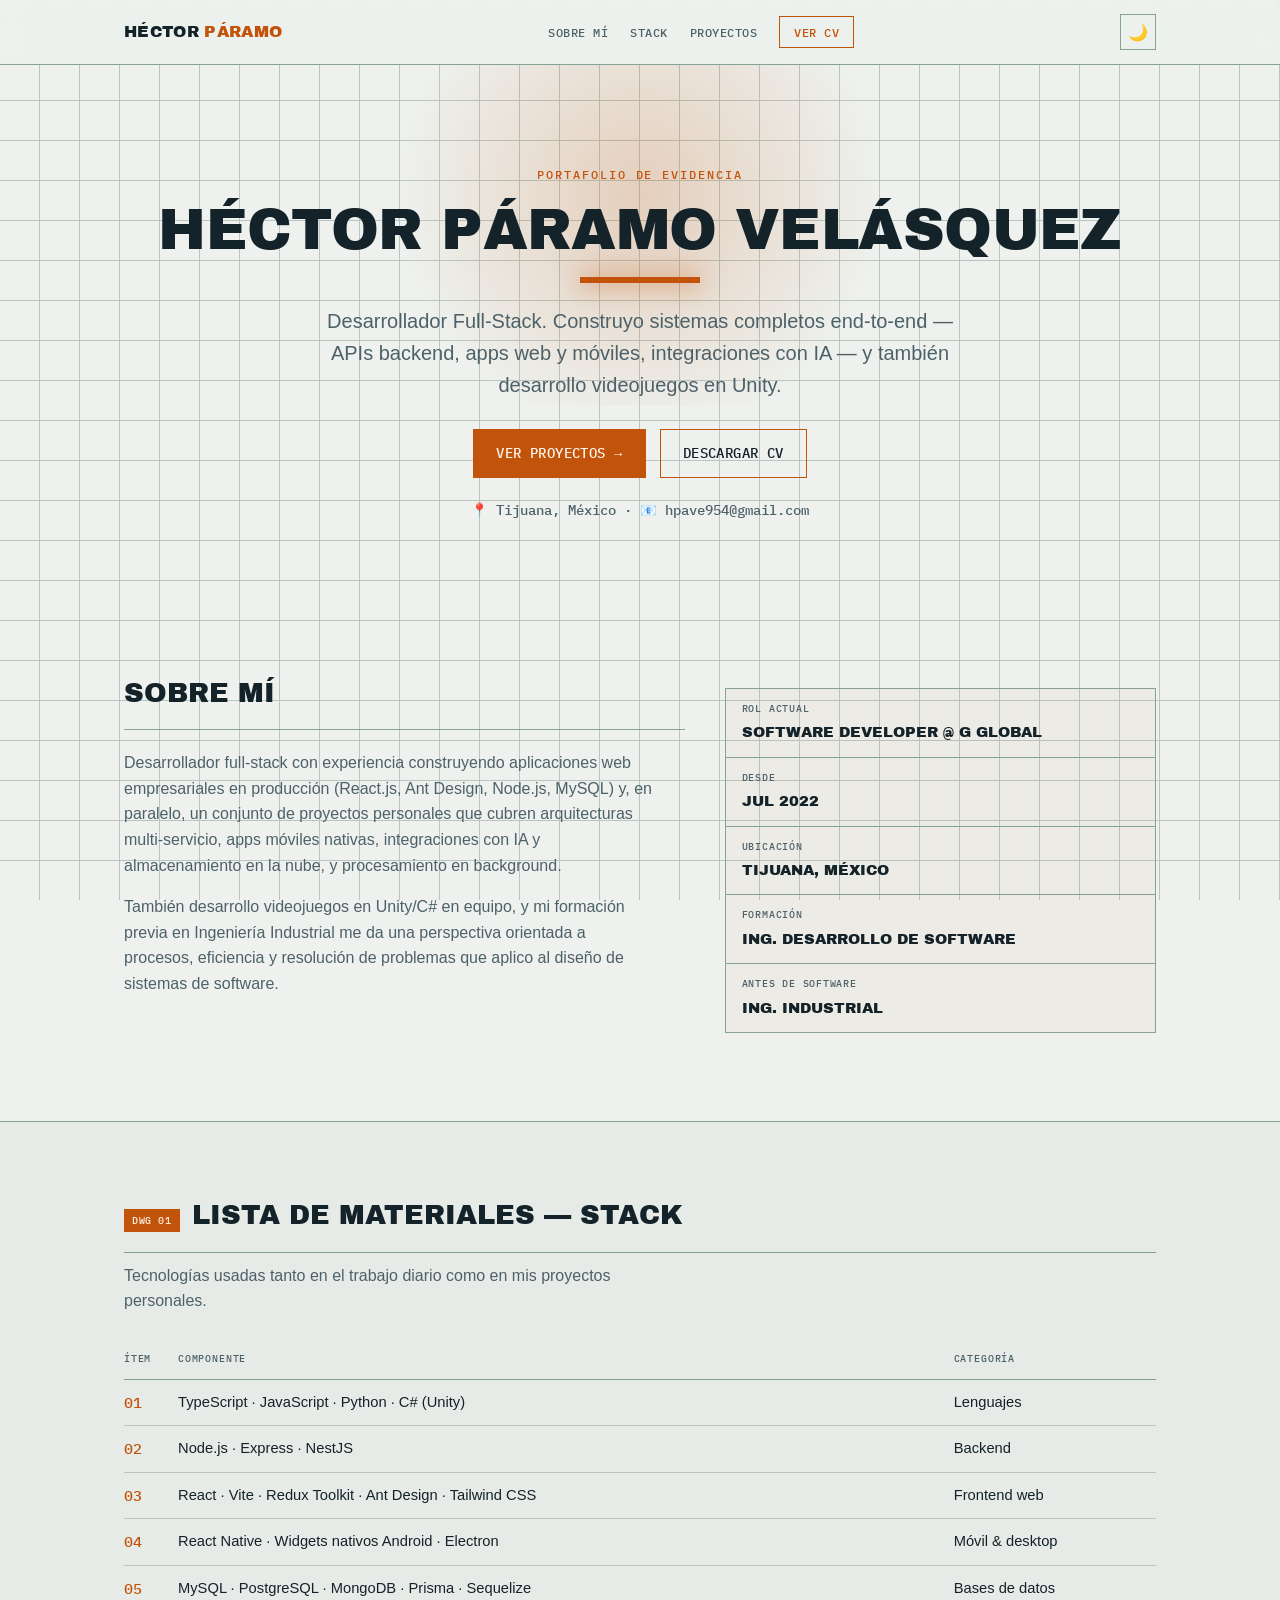
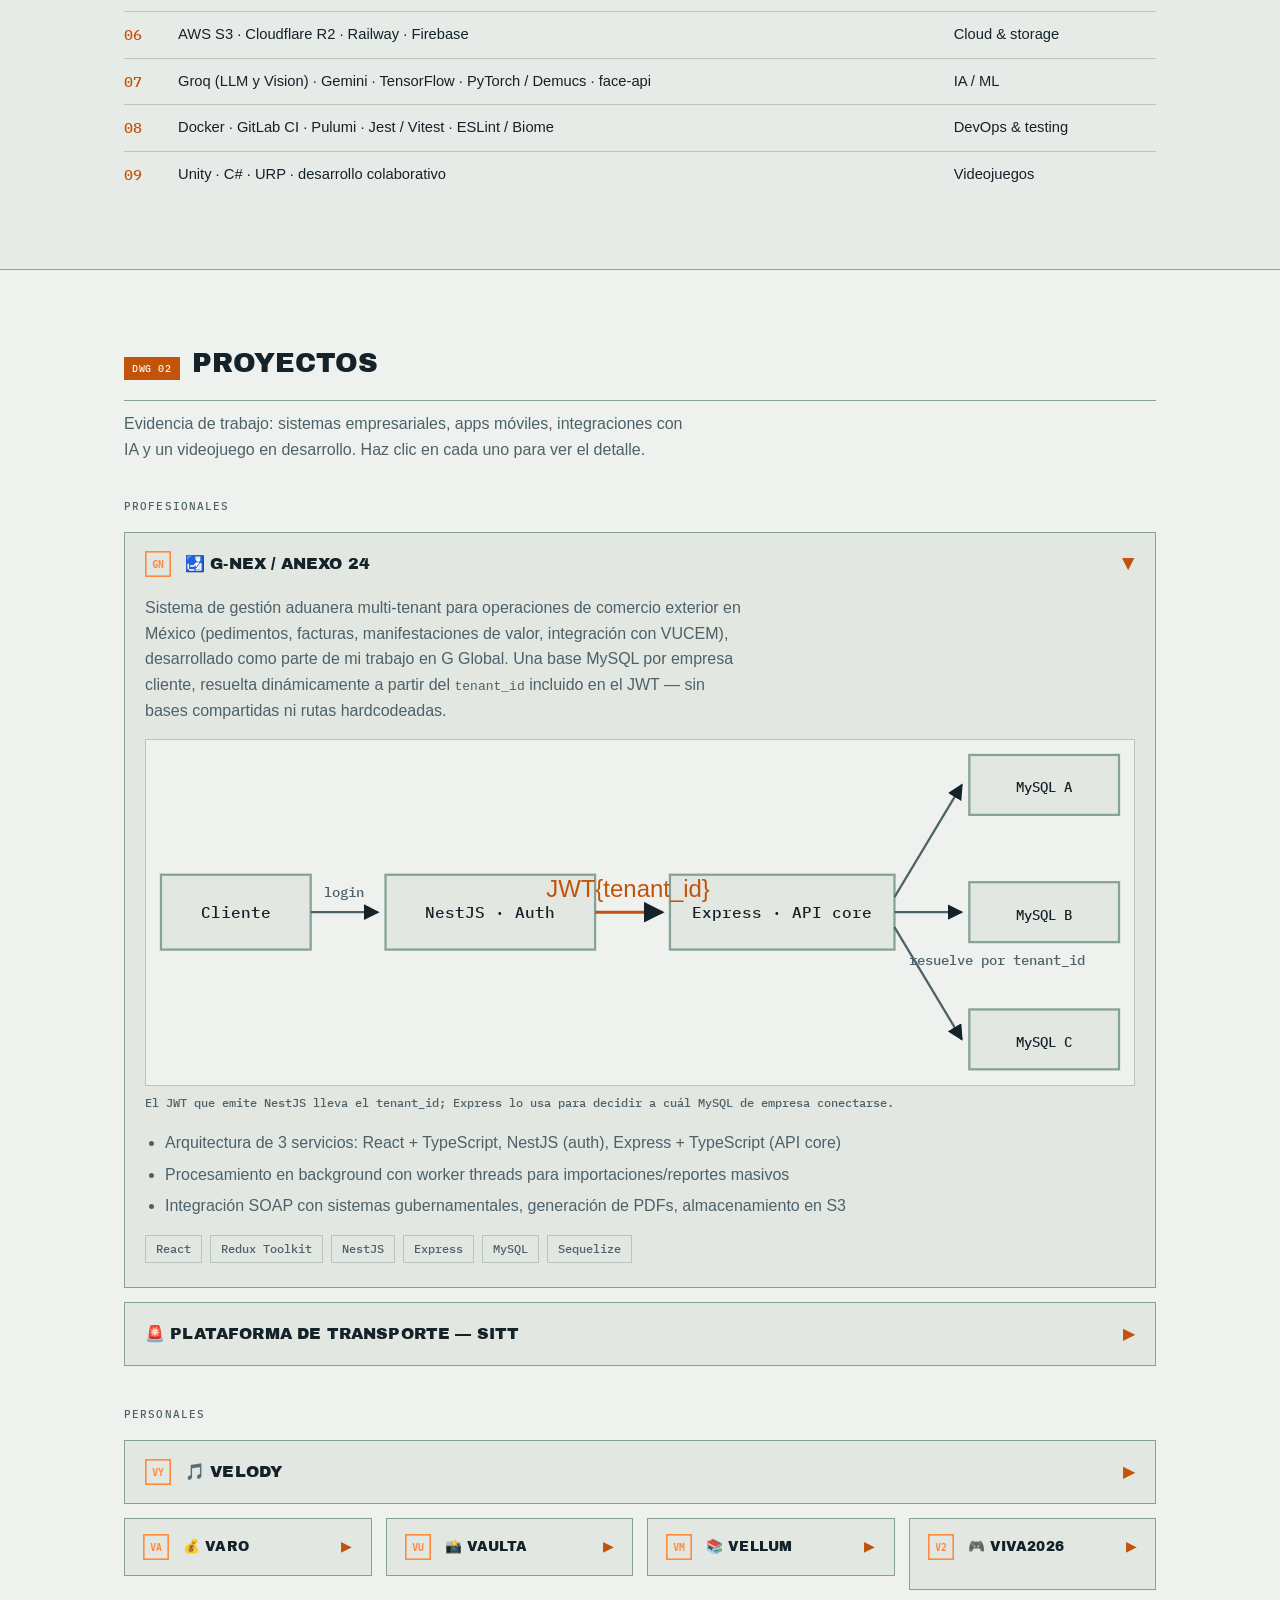
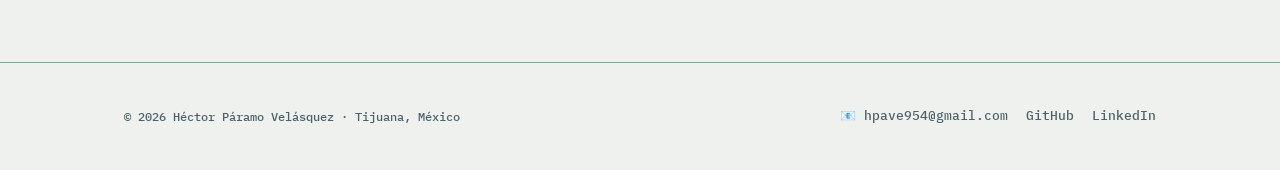
==== index.html @ 8a051ad9 "Redesign portfolio with a distinctive "Blueprint" visual identity - Replace generic dark-teal templa" ====
<!DOCTYPE html>
<html lang="es">
<head>
<meta charset="UTF-8">
<meta name="viewport" content="width=device-width, initial-scale=1.0">
<title>Héctor Páramo Velásquez — Desarrollador Full-Stack</title>
<meta name="description" content="Portafolio de evidencia de Héctor Páramo Velásquez: proyectos full-stack, móviles, IA y desarrollo de videojuegos.">
<link rel="canonical" href="https://portfolio-delta-ruddy-33.vercel.app/">

<meta property="og:type" content="website">
<meta property="og:url" content="https://portfolio-delta-ruddy-33.vercel.app/">
<meta property="og:title" content="Héctor Páramo Velásquez — Desarrollador Full-Stack">
<meta property="og:description" content="Portafolio de evidencia de Héctor Páramo Velásquez: proyectos full-stack, móviles, IA y desarrollo de videojuegos.">
<meta property="og:image" content="https://portfolio-delta-ruddy-33.vercel.app/og-image.svg">
<meta property="og:image:type" content="image/svg+xml">
<meta property="og:image:width" content="1200">
<meta property="og:image:height" content="630">
<meta property="og:locale" content="es_MX">

<meta name="twitter:card" content="summary_large_image">
<meta name="twitter:title" content="Héctor Páramo Velásquez — Desarrollador Full-Stack">
<meta name="twitter:description" content="Portafolio de evidencia de Héctor Páramo Velásquez: proyectos full-stack, móviles, IA y desarrollo de videojuegos.">
<meta name="twitter:image" content="https://portfolio-delta-ruddy-33.vercel.app/og-image.svg">

<link rel="icon" href="data:image/svg+xml,<svg xmlns=%22http://www.w3.org/2000/svg%22 viewBox=%220 0 100 100%22><text y=%22.9em%22 font-size=%2290%22>💻</text></svg>">
<link rel="stylesheet" href="styles.css">
</head>
<body>

<nav class="nav" id="nav">
  <div class="nav__inner">
    <a href="#inicio" class="nav__brand">Héctor <span>Páramo</span></a>
    <ul class="nav__links">
      <li><a href="#sobre-mi">Sobre mí</a></li>
      <li><a href="#stack">Stack</a></li>
      <li><a href="#proyectos">Proyectos</a></li>
      <li><a href="cv.html" class="nav__cta">Ver CV</a></li>
    </ul>
    <div class="nav__actions">
      <button class="theme-toggle" id="theme-toggle" aria-label="Cambiar tema" title="Cambiar tema">🌙</button>
      <button class="nav__burger" id="nav-burger" aria-label="Abrir menú">☰</button>
    </div>
  </div>
</nav>

<header class="hero" id="inicio">
  <div class="hero__glow" aria-hidden="true"></div>
  <div class="container">
    <span class="hero__eyebrow">Portafolio de evidencia</span>
    <h1>Héctor Páramo Velásquez</h1>
    <div class="hero__rule" aria-hidden="true"></div>
    <p class="hero__subtitle">
      Desarrollador Full-Stack. Construyo sistemas completos end-to-end — APIs backend,
      apps web y móviles, integraciones con IA — y también desarrollo videojuegos en Unity.
    </p>
    <div class="hero__actions">
      <a href="#proyectos" class="btn btn--primary">Ver proyectos →</a>
      <a href="cv.html" class="btn btn--ghost">Descargar CV</a>
    </div>
    <p class="hero__meta">📍 Tijuana, México · 📧 <span id="hero-email"></span><noscript> activa JavaScript para verlo, o contáctame por GitHub/LinkedIn más abajo</noscript></p>
  </div>
</header>

<section id="sobre-mi">
  <div class="container about">
    <div>
      <div class="section-head section-head--left">
        <h2>Sobre mí</h2>
      </div>
      <p>
        Desarrollador full-stack con experiencia construyendo aplicaciones web empresariales
        en producción (React.js, Ant Design, Node.js, MySQL) y, en paralelo, un conjunto de
        proyectos personales que cubren arquitecturas multi-servicio, apps móviles nativas,
        integraciones con IA y almacenamiento en la nube, y procesamiento en background.
      </p>
      <p>
        También desarrollo videojuegos en Unity/C# en equipo, y mi formación previa en
        Ingeniería Industrial me da una perspectiva orientada a procesos, eficiencia y
        resolución de problemas que aplico al diseño de sistemas de software.
      </p>
    </div>
    <dl class="title-block title-block--vertical">
      <div><dt>Rol actual</dt><dd>Software Developer @ G Global</dd></div>
      <div><dt>Desde</dt><dd>Jul 2022</dd></div>
      <div><dt>Ubicación</dt><dd>Tijuana, México</dd></div>
      <div><dt>Formación</dt><dd>Ing. Desarrollo de Software</dd></div>
      <div><dt>Antes de software</dt><dd>Ing. Industrial</dd></div>
    </dl>
  </div>
</section>

<section id="stack" class="section-alt">
  <div class="container">
    <div class="section-head">
      <h2><span class="tag">Dwg 01</span> Lista de materiales — Stack</h2>
      <p>Tecnologías usadas tanto en el trabajo diario como en mis proyectos personales.</p>
    </div>
    <table class="bom-table">
      <thead>
        <tr><th>Ítem</th><th>Componente</th><th>Categoría</th></tr>
      </thead>
      <tbody>
        <tr><td>01</td><td>TypeScript · JavaScript · Python · C# (Unity)</td><td>Lenguajes</td></tr>
        <tr><td>02</td><td>Node.js · Express · NestJS</td><td>Backend</td></tr>
        <tr><td>03</td><td>React · Vite · Redux Toolkit · Ant Design · Tailwind CSS</td><td>Frontend web</td></tr>
        <tr><td>04</td><td>React Native · Widgets nativos Android · Electron</td><td>Móvil &amp; desktop</td></tr>
        <tr><td>05</td><td>MySQL · PostgreSQL · MongoDB · Prisma · Sequelize</td><td>Bases de datos</td></tr>
        <tr><td>06</td><td>AWS S3 · Cloudflare R2 · Railway · Firebase</td><td>Cloud &amp; storage</td></tr>
        <tr><td>07</td><td>Groq (LLM y Vision) · Gemini · TensorFlow · PyTorch / Demucs · face-api</td><td>IA / ML</td></tr>
        <tr><td>08</td><td>Docker · GitLab CI · Pulumi · Jest / Vitest · ESLint / Biome</td><td>DevOps &amp; testing</td></tr>
        <tr><td>09</td><td>Unity · C# · URP · desarrollo colaborativo</td><td>Videojuegos</td></tr>
      </tbody>
    </table>
  </div>
</section>

<section id="proyectos">
  <div class="container">
    <div class="section-head">
      <h2><span class="tag">Dwg 02</span> Proyectos</h2>
      <p>Evidencia de trabajo: sistemas empresariales, apps móviles, integraciones con IA y un videojuego en desarrollo. Haz clic en cada uno para ver el detalle.</p>
    </div>

    <div class="proj-group">
      <p class="proj-group__label">Profesionales</p>

      <details class="proj" open>
        <summary>
          <img class="proj__logo" src="logo_gnex.svg" alt="">
          <span class="proj__title">🛃 G-Nex / Anexo 24</span>
          <span class="proj__chevron">▶</span>
        </summary>
        <div class="proj__body">
          <p>Sistema de gestión aduanera multi-tenant para operaciones de comercio exterior en México (pedimentos, facturas, manifestaciones de valor, integración con VUCEM), desarrollado como parte de mi trabajo en G Global. Una base MySQL por empresa cliente, resuelta dinámicamente a partir del <code>tenant_id</code> incluido en el JWT — sin bases compartidas ni rutas hardcodeadas.</p>
          <figure>
            <svg viewBox="0 0 660 230" role="img" aria-label="Diagrama: el cliente inicia sesión en NestJS, que emite un JWT con el tenant_id; Express usa ese tenant_id para resolver a cuál de las tres bases MySQL de cliente debe consultar.">
              <defs>
                <marker id="gnex-arrow" viewBox="0 0 10 10" refX="9" refY="5" markerWidth="7" markerHeight="7" orient="auto-start-reverse">
                  <path d="M0,0 L10,5 L0,10 z" fill="currentColor" />
                </marker>
              </defs>
              <rect class="flow-box" x="10" y="90" width="100" height="50"/>
              <text class="flow-text" x="60" y="119" text-anchor="middle">Cliente</text>

              <rect class="flow-box" x="160" y="90" width="140" height="50"/>
              <text class="flow-text" x="230" y="119" text-anchor="middle">NestJS · Auth</text>

              <line class="flow-line draw len-150" x1="110" y1="115" x2="155" y2="115" marker-end="url(#gnex-arrow)"/>
              <text class="flow-label" x="132" y="105" text-anchor="middle">login</text>

              <rect class="flow-box" x="350" y="90" width="150" height="50"/>
              <text class="flow-text" x="425" y="119" text-anchor="middle">Express · API core</text>

              <line class="flow-line--hinge draw len-150" x1="300" y1="115" x2="345" y2="115" marker-end="url(#gnex-arrow)"/>
              <text class="flow-label--hinge" x="322" y="105" text-anchor="middle">JWT{tenant_id}</text>

              <rect class="flow-box" x="550" y="10" width="100" height="40"/>
              <text class="flow-text flow-text--sm" x="600" y="35" text-anchor="middle">MySQL A</text>
              <rect class="flow-box" x="550" y="95" width="100" height="40"/>
              <text class="flow-text flow-text--sm" x="600" y="120" text-anchor="middle">MySQL B</text>
              <rect class="flow-box" x="550" y="180" width="100" height="40"/>
              <text class="flow-text flow-text--sm" x="600" y="205" text-anchor="middle">MySQL C</text>

              <line class="flow-line draw len-110" x1="500" y1="105" x2="545" y2="30" marker-end="url(#gnex-arrow)"/>
              <line class="flow-line draw len-70" x1="500" y1="115" x2="545" y2="115" marker-end="url(#gnex-arrow)"/>
              <line class="flow-line draw len-110" x1="500" y1="125" x2="545" y2="200" marker-end="url(#gnex-arrow)"/>
              <text class="flow-label" x="510" y="150" text-anchor="start">resuelve por tenant_id</text>
            </svg>
            <figcaption>El JWT que emite NestJS lleva el tenant_id; Express lo usa para decidir a cuál MySQL de empresa conectarse.</figcaption>
          </figure>
          <ul>
            <li>Arquitectura de 3 servicios: React + TypeScript, NestJS (auth), Express + TypeScript (API core)</li>
            <li>Procesamiento en background con worker threads para importaciones/reportes masivos</li>
            <li>Integración SOAP con sistemas gubernamentales, generación de PDFs, almacenamiento en S3</li>
          </ul>
          <div class="badges">
            <span class="badge">React</span><span class="badge">Redux Toolkit</span>
            <span class="badge">NestJS</span><span class="badge">Express</span>
            <span class="badge">MySQL</span><span class="badge">Sequelize</span>
          </div>
        </div>
      </details>

      <details class="proj">
        <summary>
          <span class="proj__title">🚨 Plataforma de transporte — SITT</span>
          <span class="proj__chevron">▶</span>
        </summary>
        <div class="proj__body">
          <p>Plataforma para el sistema de transporte público, con integración a los centros de mando C4 de seguridad pública. Desarrollado durante mi tiempo en IDG (sin nombre de cliente por confidencialidad).</p>
          <ul>
            <li>Función de botón de pánico integrada con el sistema C4 mediante Web Services SOAP</li>
            <li>Conversión JSON ↔ XML para comunicarse con los servicios SOAP de C4</li>
            <li>Endpoints para consulta y envío de información en tiempo real</li>
            <li>Integración de servicios entre aplicaciones móviles y backend</li>
          </ul>
          <div class="badges">
            <span class="badge">C#</span><span class="badge">SOAP</span>
            <span class="badge">Firebase</span><span class="badge">React</span>
          </div>
        </div>
      </details>
    </div>

    <div class="proj-group">
      <p class="proj-group__label">Personales</p>

      <details class="proj">
        <summary>
          <img class="proj__logo" src="logo_velody.svg" alt="">
          <span class="proj__title">🎵 Velody</span>
          <span class="proj__chevron">▶</span>
        </summary>
        <div class="proj__body">
          <p>Aplicación de escritorio para separar canciones en stems (voz, batería, bajo, etc.) y practicar sobre ellas. Tres procesos independientes coordinados por IPC — la separación de audio ocurre fuera del proceso principal para no congelar la UI.</p>
          <figure>
            <svg viewBox="0 0 520 230" role="img" aria-label="Diagrama: React se comunica con el proceso principal de Node por IPC; Node genera un subproceso de Python que corre Demucs y devuelve los stems separados por stdout.">
              <defs>
                <marker id="velody-arrow" viewBox="0 0 10 10" refX="9" refY="5" markerWidth="7" markerHeight="7" orient="auto-start-reverse">
                  <path d="M0,0 L10,5 L0,10 z" fill="currentColor" />
                </marker>
              </defs>
              <rect class="flow-box" x="20" y="20" width="150" height="50"/>
              <text class="flow-text" x="95" y="49" text-anchor="middle">React · UI</text>

              <rect class="flow-box" x="20" y="160" width="150" height="50"/>
              <text class="flow-text" x="95" y="189" text-anchor="middle">Node · Proceso principal</text>

              <line class="flow-line draw len-100" x1="95" y1="70" x2="95" y2="155" marker-end="url(#velody-arrow)" marker-start="url(#velody-arrow)"/>
              <text class="flow-label" x="105" y="115">IPC</text>

              <rect class="flow-box" x="330" y="90" width="160" height="50"/>
              <text class="flow-text" x="410" y="119" text-anchor="middle">Python · Demucs</text>

              <line class="flow-line--hinge draw len-170" x1="170" y1="175" x2="325" y2="125" marker-end="url(#velody-arrow)"/>
              <text class="flow-label--hinge" x="200" y="165">spawn · stdin</text>

              <line class="flow-line draw len-170" x1="325" y1="140" x2="170" y2="190" marker-end="url(#velody-arrow)"/>
              <text class="flow-label" x="220" y="215">stems .wav · stdout</text>
            </svg>
            <figcaption>Node lanza Python como subproceso para correr Demucs; la UI de React sigue respondiendo mientras se procesa el audio.</figcaption>
          </figure>
          <ul>
            <li>Motor de audio propio sobre Web Audio API, con sincronización precisa entre stems</li>
            <li>Separación de audio con Demucs (PyTorch) y detección de BPM/tonalidad con ML</li>
            <li>Auto-configuración del entorno Python en el primer arranque</li>
          </ul>
          <div class="badges">
            <span class="badge">Electron</span><span class="badge">React</span>
            <span class="badge">Python</span><span class="badge">PyTorch</span>
            <span class="badge">Demucs</span>
          </div>
        </div>
      </details>

      <div class="proj-grid">
        <details class="proj">
          <summary>
            <img class="proj__logo" src="logo_varo.svg" alt="">
            <span class="proj__title">💰 Varo</span>
            <span class="proj__chevron">▶</span>
          </summary>
          <div class="proj__body">
            <p>Aplicación móvil de finanzas personales con proyecciones inteligentes de metas de ahorro, transacciones recurrentes automatizadas con cron jobs, y escaneo de recibos con IA (Groq Vision) para captura automática de gastos. Widget nativo de Android renderizado con Skia.</p>
            <div class="badges">
              <span class="badge">React Native</span><span class="badge">NestJS</span>
              <span class="badge">Prisma</span><span class="badge">PostgreSQL</span>
              <span class="badge">Groq API</span>
            </div>
          </div>
        </details>

        <details class="proj">
          <summary>
            <img class="proj__logo" src="logo_vaulta.svg" alt="">
            <span class="proj__title">📸 Vaulta</span>
            <span class="proj__chevron">▶</span>
          </summary>
          <div class="proj__body">
            <p>App de almacenamiento y organización de fotos/video tipo "vault" privado: reconocimiento facial y agrupación de personas (face-api + TensorFlow en proceso aislado), detección de duplicados por hashing perceptual, exportación asíncrona a ZIP, vault protegido con PIN + biometría.</p>
            <div class="badges">
              <span class="badge">React Native</span><span class="badge">NestJS</span>
              <span class="badge">PostgreSQL</span><span class="badge">Cloudflare R2/S3</span>
              <span class="badge">Firebase</span><span class="badge">TensorFlow</span>
            </div>
          </div>
        </details>

        <details class="proj">
          <summary>
            <img class="proj__logo" src="logo_vellum.svg" alt="">
            <span class="proj__title">📚 Vellum</span>
            <span class="proj__chevron">▶</span>
          </summary>
          <div class="proj__body">
            <p>App móvil de lectura de EPUBs con sincronización de progreso, notas y recomendaciones inteligentes. Arquitectura offline-first con cola de sincronización persistente y reintentos automáticos; resúmenes de capítulos generados por IA (Groq/Gemini).</p>
            <div class="badges">
              <span class="badge">React Native</span><span class="badge">Express</span>
              <span class="badge">Prisma</span><span class="badge">PostgreSQL</span>
              <span class="badge">Groq</span><span class="badge">Gemini</span>
            </div>
          </div>
        </details>

        <details class="proj">
          <summary>
            <img class="proj__logo" src="logo_viva2026.svg" alt="">
            <span class="proj__title">🎮 Viva2026</span>
            <span class="proj__chevron">▶</span>
          </summary>
          <div class="proj__body">
            <p>Videojuego 2D de acción sigilosa en desarrollo, inspirado en Katana Zero, Hotline Miami y Dead Cells. Nivel construido enteramente de forma procedural en runtime (sin prefabs): cámara, jugador, enemigos, plataformas y UI generados por código. Sistema de habilidades por máscaras extensible.</p>
            <div class="badges">
              <span class="badge">Unity 6</span><span class="badge">C#</span>
              <span class="badge">URP</span><span class="badge">Android</span>
            </div>
          </div>
        </details>
      </div>
    </div>
  </div>
</section>

<footer class="site-footer">
  <div class="container site-footer__inner">
    <p class="site-footer__copy">© <span id="year"></span> Héctor Páramo Velásquez · Tijuana, México</p>
    <nav class="footer__contact" aria-label="Contacto">
      <a href="#" id="email-contact-link">📧</a>
      <a href="https://github.com/Hector0122" id="github-link" target="_blank" rel="noopener noreferrer">GitHub</a>
      <!-- TODO: reemplaza "#" con tu URL real de LinkedIn -->
      <a href="#" id="linkedin-link">LinkedIn</a>
      <noscript>Activa JavaScript para ver mi email.</noscript>
    </nav>
  </div>
</footer>

<script src="script.js"></script>
</body>
</html>
---- styles.css ----
/* ===== Fonts (self-hosted, no third-party requests) ===== */
@font-face {
  font-family: "Archivo Black";
  font-style: normal;
  font-weight: 400;
  font-display: swap;
  src: url("fonts/archivo-black-400.woff2") format("woff2");
}

@font-face {
  font-family: "IBM Plex Mono";
  font-style: normal;
  font-weight: 500;
  font-display: swap;
  src: url("fonts/ibm-plex-mono-500.woff2") format("woff2");
}

/* ===== Design tokens ===== */
:root {
  /* Blueprint (dark) — default identity */
  --bg: #0b1826;
  --bg-alt: #0f2233;
  --surface: #0f2233;
  --rule: #24435b;
  --rule-strong: #3a6386;
  --text: #e9f2f6;
  --text-muted: #86a8ba;
  --accent: #ff8a3d;
  --accent-rgb: 255, 138, 61;
  --accent-ink: #2a1200;
  --max-width: 1080px;
  color-scheme: dark;
}

@media (prefers-color-scheme: light) {
  :root:not([data-theme="dark"]) {
    /* Blueline (light) — historical diazo-print inversion */
    --bg: #eef1ee;
    --bg-alt: #e2e7e2;
    --surface: #e2e7e2;
    --rule: #b9c6c0;
    --rule-strong: #86a196;
    --text: #142229;
    --text-muted: #4d6169;
    --accent: #c2530a;
    --accent-rgb: 194, 83, 10;
    --accent-ink: #fff4ea;
    color-scheme: light;
  }
}

:root[data-theme="dark"] {
  --bg: #0b1826; --bg-alt: #0f2233; --surface: #0f2233;
  --rule: #24435b; --rule-strong: #3a6386;
  --text: #e9f2f6; --text-muted: #86a8ba;
  --accent: #ff8a3d; --accent-rgb: 255, 138, 61; --accent-ink: #2a1200;
  color-scheme: dark;
}

:root[data-theme="light"] {
  --bg: #eef1ee; --bg-alt: #e2e7e2; --surface: #e2e7e2;
  --rule: #b9c6c0; --rule-strong: #86a196;
  --text: #142229; --text-muted: #4d6169;
  --accent: #c2530a; --accent-rgb: 194, 83, 10; --accent-ink: #fff4ea;
  color-scheme: light;
}

* { box-sizing: border-box; }

html { scroll-behavior: smooth; }

body {
  margin: 0;
  background:
    repeating-linear-gradient(0deg, transparent, transparent 39px, var(--rule) 39px, var(--rule) 40px),
    repeating-linear-gradient(90deg, transparent, transparent 39px, var(--rule) 39px, var(--rule) 40px),
    var(--bg);
  background-attachment: fixed;
  color: var(--text);
  font-family: ui-sans-serif, -apple-system, "Segoe UI", Roboto, sans-serif;
  line-height: 1.6;
  -webkit-font-smoothing: antialiased;
}

img { max-width: 100%; display: block; }

a { color: inherit; }

.container {
  max-width: var(--max-width);
  margin: 0 auto;
  padding: 0 24px;
}

@media (prefers-reduced-motion: reduce) {
  * { animation: none !important; transition: none !important; }
}

/* ===== Nav ===== */
.nav {
  position: sticky;
  top: 0;
  z-index: 50;
  background: color-mix(in srgb, var(--bg) 90%, transparent);
  backdrop-filter: blur(10px);
  border-bottom: 1px solid var(--rule-strong);
}

.nav__inner {
  max-width: var(--max-width);
  margin: 0 auto;
  padding: 14px 24px;
  display: flex;
  align-items: center;
  justify-content: space-between;
  gap: 16px;
}

.nav__brand {
  font-family: "Archivo Black", ui-sans-serif, sans-serif;
  font-weight: 400;
  text-decoration: none;
  text-transform: uppercase;
  font-size: 1rem;
  letter-spacing: 0.02em;
}

.nav__brand span { color: var(--accent); }

.nav__links {
  display: flex;
  align-items: center;
  gap: 22px;
  list-style: none;
  margin: 0;
  padding: 0;
}

.nav__links a {
  text-decoration: none;
  color: var(--text-muted);
  font-family: "IBM Plex Mono", ui-monospace, monospace;
  font-size: 0.78rem;
  letter-spacing: 0.04em;
  text-transform: uppercase;
  transition: color 0.15s ease;
}

.nav__links a:hover { color: var(--accent); }

.nav__cta {
  border: 1px solid var(--accent);
  color: var(--accent) !important;
  padding: 7px 14px;
}

.nav__actions {
  display: flex;
  align-items: center;
  gap: 10px;
}

.theme-toggle {
  background: transparent;
  border: 1px solid var(--rule-strong);
  color: var(--text);
  width: 36px;
  height: 36px;
  display: inline-flex;
  align-items: center;
  justify-content: center;
  cursor: pointer;
  font-size: 1rem;
}
.theme-toggle:hover { border-color: var(--accent); color: var(--accent); }
.theme-toggle:focus-visible { outline: 2px solid var(--accent); outline-offset: 2px; }

.nav__burger {
  display: none;
  background: none;
  border: 1px solid var(--rule-strong);
  width: 36px;
  height: 36px;
  color: var(--text);
  font-size: 1.1rem;
  cursor: pointer;
}

/* ===== Hero ===== */
.hero {
  position: relative;
  padding: 96px 0 64px;
  overflow: clip;
}

.hero__glow {
  position: absolute;
  top: -80px;
  left: 50%;
  transform: translateX(-50%);
  width: 560px;
  height: 420px;
  background: radial-gradient(circle, rgba(var(--accent-rgb), 0.22) 0%, rgba(var(--accent-rgb), 0) 70%);
  pointer-events: none;
  z-index: 0;
}

.hero .container { position: relative; z-index: 1; text-align: center; }

.hero__eyebrow {
  display: inline-block;
  color: var(--accent);
  font-family: "IBM Plex Mono", ui-monospace, monospace;
  font-size: 0.75rem;
  letter-spacing: 0.16em;
  text-transform: uppercase;
  margin-bottom: 18px;
}

.hero h1 {
  font-family: "Archivo Black", ui-sans-serif, sans-serif;
  font-weight: 400;
  text-transform: uppercase;
  font-size: clamp(2.2rem, 6vw, 3.6rem);
  line-height: 0.98;
  letter-spacing: -0.01em;
  margin: 0 0 18px;
  text-wrap: balance;
}

.hero__rule {
  width: 120px;
  height: 6px;
  margin: 0 auto 22px;
  background: var(--accent);
  box-shadow: 0 0 24px 2px rgba(var(--accent-rgb), 0.55);
}

.hero__subtitle {
  font-size: clamp(1.05rem, 2vw, 1.25rem);
  color: var(--text-muted);
  max-width: 640px;
  margin: 0 auto 28px;
}

.hero__actions {
  display: flex;
  justify-content: center;
  gap: 14px;
  flex-wrap: wrap;
  margin-bottom: 22px;
}

.btn {
  display: inline-flex;
  align-items: center;
  gap: 8px;
  padding: 13px 22px;
  font-family: "IBM Plex Mono", ui-monospace, monospace;
  font-size: 0.85rem;
  letter-spacing: 0.03em;
  text-transform: uppercase;
  text-decoration: none;
  border: 1px solid var(--accent);
  cursor: pointer;
  transition: transform 0.15s ease, box-shadow 0.15s ease;
}

.btn:hover { transform: translateY(-1px); box-shadow: 0 0 0 3px rgba(var(--accent-rgb), 0.22); }
.btn:focus-visible { outline: 2px solid var(--text); outline-offset: 3px; }

.btn--primary {
  background: var(--accent);
  color: var(--accent-ink);
}

.btn--ghost {
  background: transparent;
  color: var(--text);
}

.hero__meta {
  color: var(--text-muted);
  font-family: "IBM Plex Mono", ui-monospace, monospace;
  font-size: 0.85rem;
}

.hero__meta noscript { display: inline; }

/* ===== Sections ===== */
section { padding: 72px 0; }

.section-head { margin-bottom: 36px; text-align: left; }

.section-head--left { text-align: left; margin-bottom: 20px; }

.section-head h2 {
  display: flex;
  align-items: baseline;
  gap: 12px;
  font-family: "Archivo Black", ui-sans-serif, sans-serif;
  font-weight: 400;
  text-transform: uppercase;
  font-size: clamp(1.3rem, 2.6vw, 1.7rem);
  margin: 0 0 10px;
  padding-bottom: 14px;
  border-bottom: 1px solid var(--rule-strong);
}

.section-head p {
  color: var(--text-muted);
  max-width: 560px;
  margin: 0;
}

.tag {
  font-family: "IBM Plex Mono", ui-monospace, monospace;
  font-size: 0.65rem;
  letter-spacing: 0.06em;
  color: var(--accent-ink);
  background: var(--accent);
  padding: 3px 8px;
  flex-shrink: 0;
}

.section-alt { background: color-mix(in srgb, var(--bg-alt) 55%, transparent); border-top: 1px solid var(--rule-strong); border-bottom: 1px solid var(--rule-strong); }

/* ===== About ===== */
.about {
  display: grid;
  grid-template-columns: minmax(0, 1.3fr) minmax(0, 1fr);
  gap: 40px;
  align-items: start;
}

.about p { color: var(--text-muted); margin: 0 0 16px; max-width: 60ch; }

/* ===== Title block (facts display, reused in About) ===== */
.title-block {
  display: grid;
  grid-template-columns: repeat(auto-fit, minmax(160px, 1fr));
  border: 1px solid var(--rule-strong);
  background: rgba(var(--accent-rgb), 0.04);
}

.title-block div {
  padding: 12px 16px;
  border-left: 1px solid var(--rule-strong);
}
.title-block div:first-child { border-left: none; }

.title-block dt,
.title-block span {
  display: block;
  font-family: "IBM Plex Mono", ui-monospace, monospace;
  font-size: 0.6rem;
  letter-spacing: 0.08em;
  text-transform: uppercase;
  color: var(--text-muted);
  margin: 0 0 5px;
}

.title-block dd,
.title-block strong {
  display: block;
  margin: 0;
  font-family: "Archivo Black", ui-sans-serif, sans-serif;
  font-weight: 400;
  font-size: 0.92rem;
  text-transform: uppercase;
}

.title-block--vertical {
  grid-template-columns: 1fr;
}
.title-block--vertical div {
  border-left: none;
  border-top: 1px solid var(--rule-strong);
}
.title-block--vertical div:first-child { border-top: none; }

/* ===== Stack: bill of materials table ===== */
.bom-table {
  width: 100%;
  border-collapse: collapse;
  font-size: 0.92rem;
}

.bom-table thead th {
  text-align: left;
  font-family: "IBM Plex Mono", ui-monospace, monospace;
  font-size: 0.65rem;
  letter-spacing: 0.08em;
  text-transform: uppercase;
  color: var(--text-muted);
  font-weight: 500;
  padding: 0 12px 12px 0;
  border-bottom: 1px solid var(--rule-strong);
}

.bom-table tbody td {
  padding: 11px 12px 11px 0;
  border-bottom: 1px solid var(--rule);
}

.bom-table tbody td:first-child {
  font-family: "IBM Plex Mono", ui-monospace, monospace;
  color: var(--accent);
  font-variant-numeric: tabular-nums;
  width: 54px;
}

.bom-table tbody tr:last-child td { border-bottom: none; }

/* ===== Projects ===== */
.proj-group { margin-bottom: 40px; }
.proj-group:last-child { margin-bottom: 0; }

.proj-group__label {
  font-family: "IBM Plex Mono", ui-monospace, monospace;
  font-size: 0.7rem;
  letter-spacing: 0.1em;
  text-transform: uppercase;
  color: var(--text-muted);
  margin: 0 0 16px;
}

.proj {
  border: 1px solid var(--rule-strong);
  background: var(--surface);
  margin-bottom: 14px;
}
.proj:last-child { margin-bottom: 0; }

.proj > summary {
  list-style: none;
  cursor: pointer;
  display: flex;
  align-items: center;
  gap: 14px;
  padding: 18px 20px;
  font-family: "Archivo Black", ui-sans-serif, sans-serif;
  font-weight: 400;
  text-transform: uppercase;
  letter-spacing: 0.01em;
  font-size: 1rem;
}
.proj > summary::-webkit-details-marker { display: none; }

.proj__logo {
  width: 26px;
  height: 26px;
  flex-shrink: 0;
  color: var(--accent);
}

.proj__title { flex: 1; }

.proj__chevron {
  font-family: "IBM Plex Mono", ui-monospace, monospace;
  color: var(--accent);
  transition: transform 0.25s ease;
  flex-shrink: 0;
}
.proj[open] > summary .proj__chevron { transform: rotate(90deg); }
.proj > summary:hover { color: var(--accent); }
.proj > summary:focus-visible { outline: 2px solid var(--accent); outline-offset: -2px; }

.proj__body {
  padding: 0 20px 24px;
  animation: proj-reveal 0.35s ease both;
}
@keyframes proj-reveal { from { opacity: 0; transform: translateY(-4px); } to { opacity: 1; transform: translateY(0); } }

.proj__body p { color: var(--text-muted); max-width: 68ch; margin: 0 0 16px; }
.proj__body ul { margin: 0 0 16px; padding-left: 20px; color: var(--text-muted); }
.proj__body li { margin-bottom: 6px; }

figure { margin: 0 0 18px; }
figure svg {
  max-width: 100%;
  height: auto;
  display: block;
  background: var(--bg);
  border: 1px solid var(--rule);
}
figcaption {
  font-family: "IBM Plex Mono", ui-monospace, monospace;
  font-size: 0.72rem;
  color: var(--text-muted);
  margin-top: 8px;
}

.flow-line { stroke: var(--text-muted); stroke-width: 1.5; fill: none; }
.flow-line--hinge { stroke: var(--accent); stroke-width: 2; }
.flow-box { fill: var(--bg-alt); stroke: var(--rule-strong); stroke-width: 1.5; }
.flow-text { fill: var(--text); font-family: "IBM Plex Mono", ui-monospace, monospace; font-size: 11px; }
.flow-text--sm { font-size: 9.5px; }
.flow-label { fill: var(--text-muted); font-family: "IBM Plex Mono", ui-monospace, monospace; font-size: 9.5px; }
.flow-label--hinge { fill: var(--accent); }

.draw { stroke-dasharray: var(--len, 200); stroke-dashoffset: var(--len, 200); }
.proj[open] .draw { animation: draw 0.7s ease forwards; }
@keyframes draw { to { stroke-dashoffset: 0; } }

/* Per-diagram line lengths — kept as discrete classes (not inline style="")
   so the strict CSP (style-src 'self', no unsafe-inline) stays intact. */
.len-70 { --len: 70; }
.len-100 { --len: 100; }
.len-110 { --len: 110; }
.len-150 { --len: 150; }
.len-170 { --len: 170; }

.proj-grid {
  display: grid;
  grid-template-columns: repeat(auto-fit, minmax(240px, 1fr));
  gap: 14px;
}
.proj-grid .proj > summary { font-size: 0.85rem; padding: 15px 18px; }
.proj-grid .proj__body { padding: 0 18px 18px; }
.proj-grid .proj__body p { font-size: 0.88rem; }

.badges { display: flex; flex-wrap: wrap; gap: 8px; margin-top: 4px; }

.badge {
  font-family: "IBM Plex Mono", ui-monospace, monospace;
  font-size: 0.72rem;
  color: var(--text-muted);
  border: 1px solid var(--rule);
  padding: 4px 10px;
}

/* ===== Footer ===== */
.site-footer {
  padding: 32px 0;
  border-top: 1px solid var(--rule-strong);
}

.site-footer__inner {
  display: flex;
  justify-content: space-between;
  align-items: center;
  flex-wrap: wrap;
  gap: 14px;
}

.site-footer__copy {
  color: var(--text-muted);
  font-family: "IBM Plex Mono", ui-monospace, monospace;
  font-size: 0.75rem;
}

.footer__contact {
  display: flex;
  gap: 18px;
  flex-wrap: wrap;
  font-family: "IBM Plex Mono", ui-monospace, monospace;
  font-size: 0.8rem;
}
.footer__contact a { text-decoration: none; color: var(--text-muted); }
.footer__contact a:hover { color: var(--accent); }
.footer__contact noscript { color: var(--text-muted); }

/* ===== Responsive ===== */
@media (max-width: 860px) {
  .about { grid-template-columns: 1fr; }
}

@media (max-width: 720px) {
  .nav__links { display: none; }
  .nav__burger { display: inline-flex; align-items: center; justify-content: center; }

  .nav--open .nav__links {
    display: flex;
    position: absolute;
    top: 64px;
    left: 0;
    right: 0;
    background: var(--bg-alt);
    border-bottom: 1px solid var(--rule-strong);
    flex-direction: column;
    padding: 18px 24px;
    gap: 16px;
  }

  .title-block { grid-template-columns: 1fr 1fr; }

  .site-footer__inner { flex-direction: column; align-items: flex-start; }
}
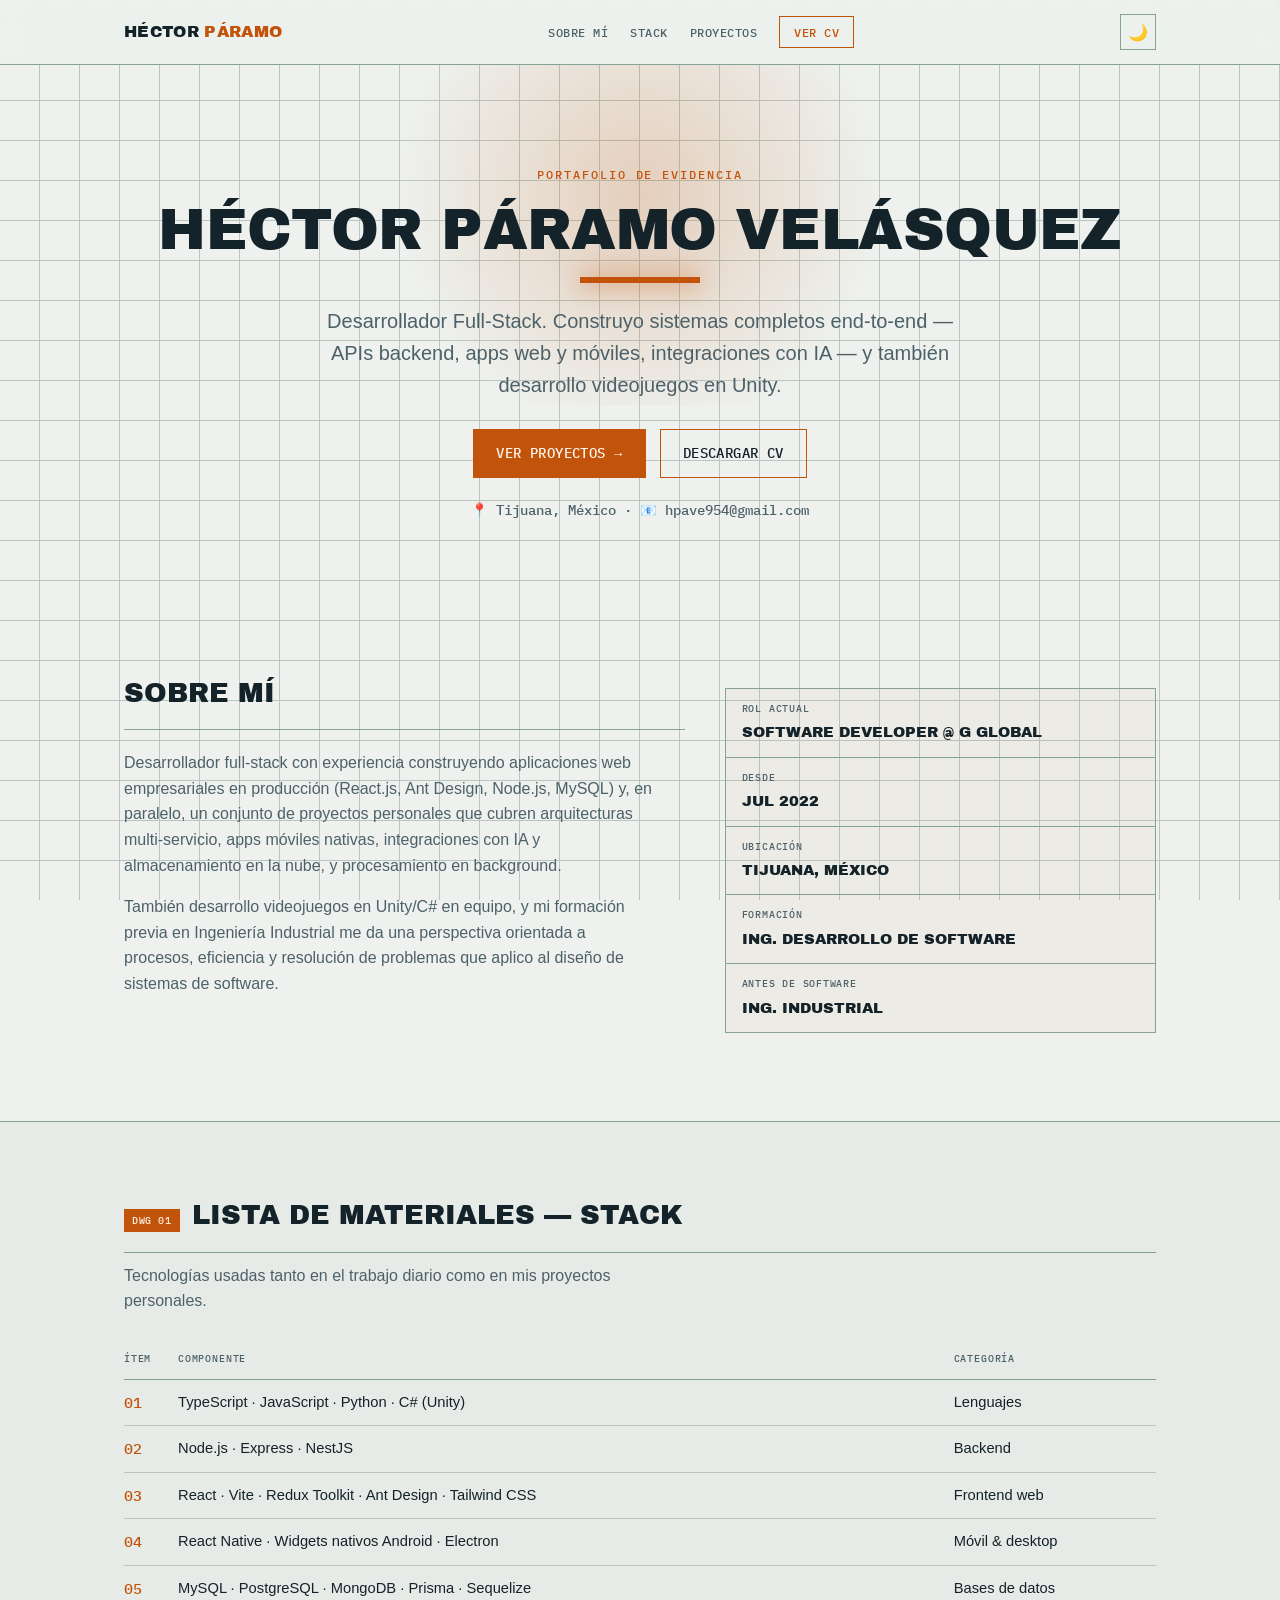
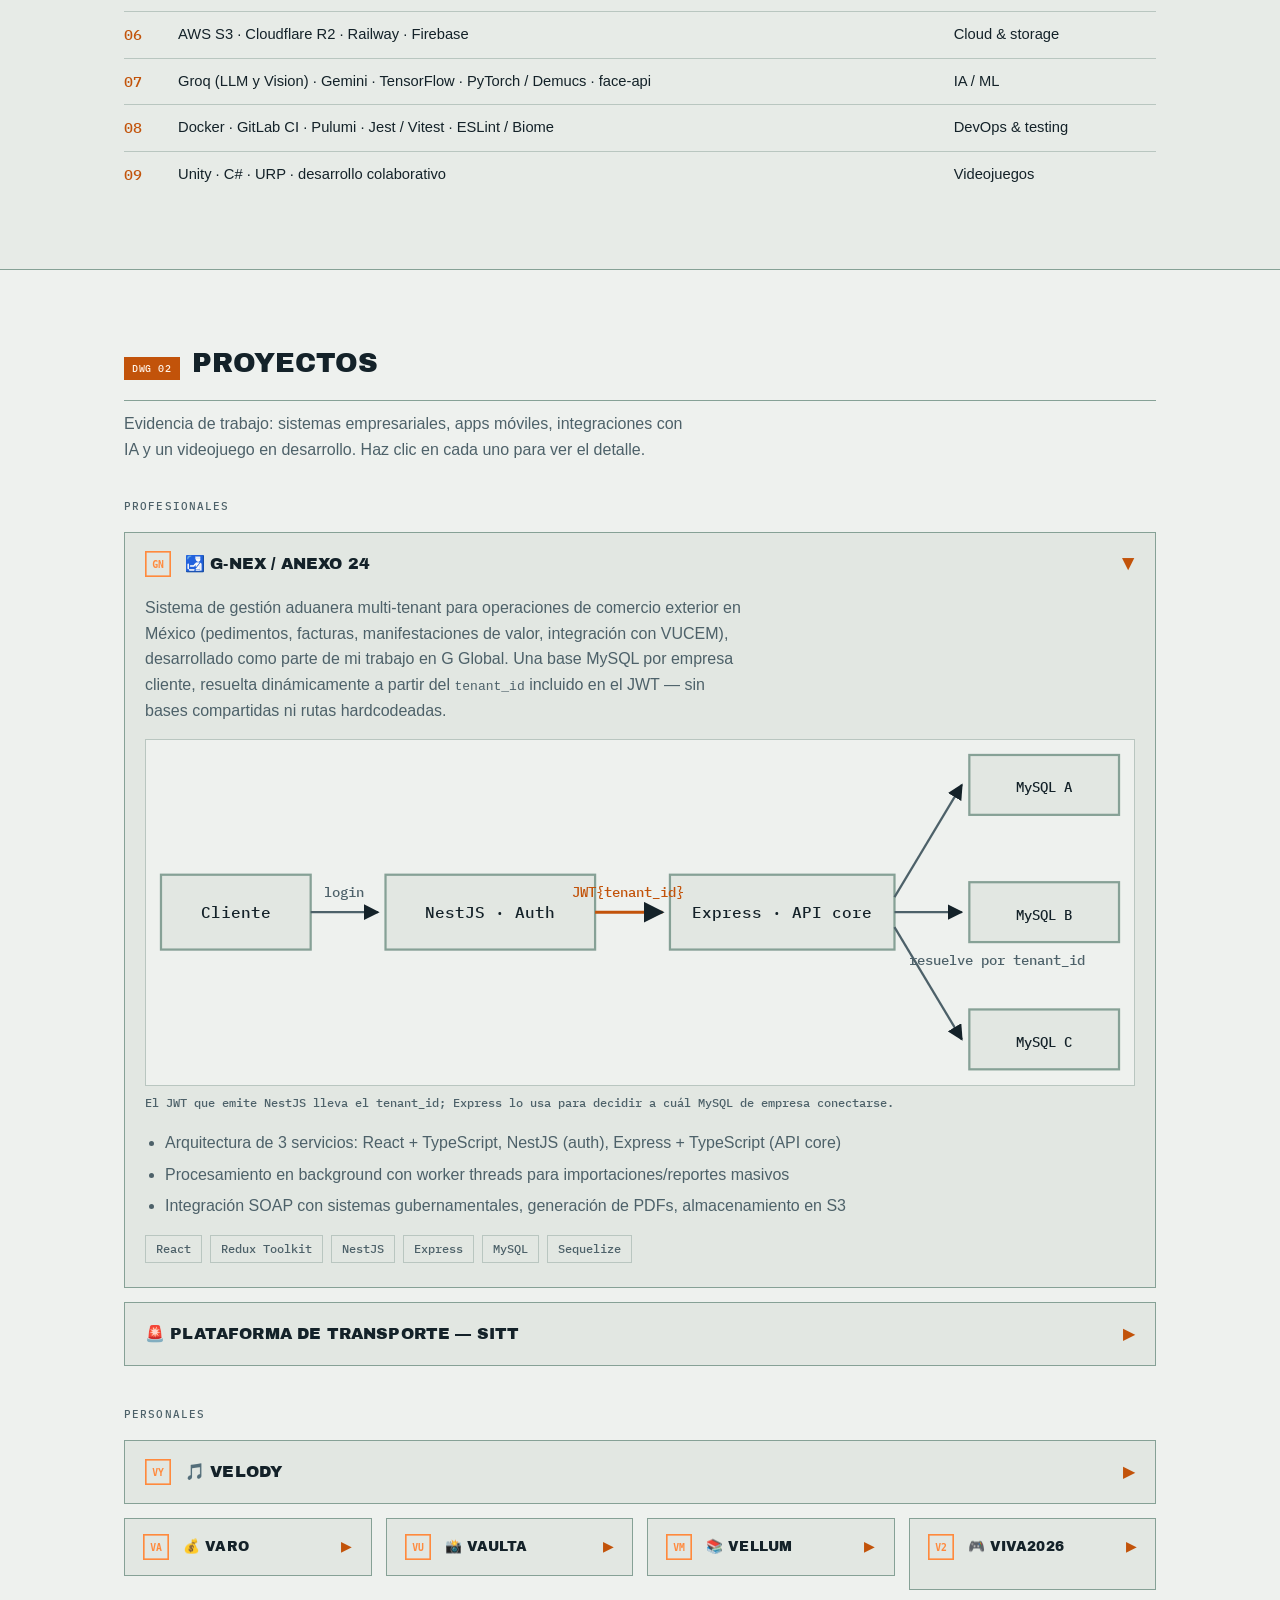
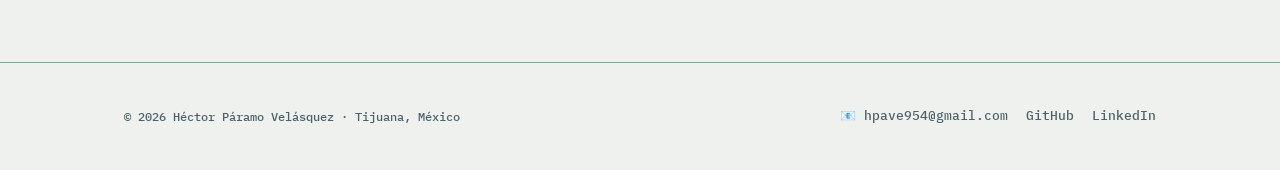
==== commit ddbce778: "Fix oversized hinge labels in project architecture diagrams The JWT{tenant_id} (G-Nex) and spawn·std" ====
--- a/index.html
+++ b/index.html
@@ -152,7 +152,7 @@
               <text class="flow-text" x="425" y="119" text-anchor="middle">Express · API core</text>
 
               <line class="flow-line--hinge draw len-150" x1="300" y1="115" x2="345" y2="115" marker-end="url(#gnex-arrow)"/>
-              <text class="flow-label--hinge" x="322" y="105" text-anchor="middle">JWT{tenant_id}</text>
+              <text class="flow-label flow-label--hinge" x="322" y="105" text-anchor="middle">JWT{tenant_id}</text>
 
               <rect class="flow-box" x="550" y="10" width="100" height="40"/>
               <text class="flow-text flow-text--sm" x="600" y="35" text-anchor="middle">MySQL A</text>
@@ -233,7 +233,7 @@
               <text class="flow-text" x="410" y="119" text-anchor="middle">Python · Demucs</text>
 
               <line class="flow-line--hinge draw len-170" x1="170" y1="175" x2="325" y2="125" marker-end="url(#velody-arrow)"/>
-              <text class="flow-label--hinge" x="200" y="165">spawn · stdin</text>
+              <text class="flow-label flow-label--hinge" x="200" y="165">spawn · stdin</text>
 
               <line class="flow-line draw len-170" x1="325" y1="140" x2="170" y2="190" marker-end="url(#velody-arrow)"/>
               <text class="flow-label" x="220" y="215">stems .wav · stdout</text>
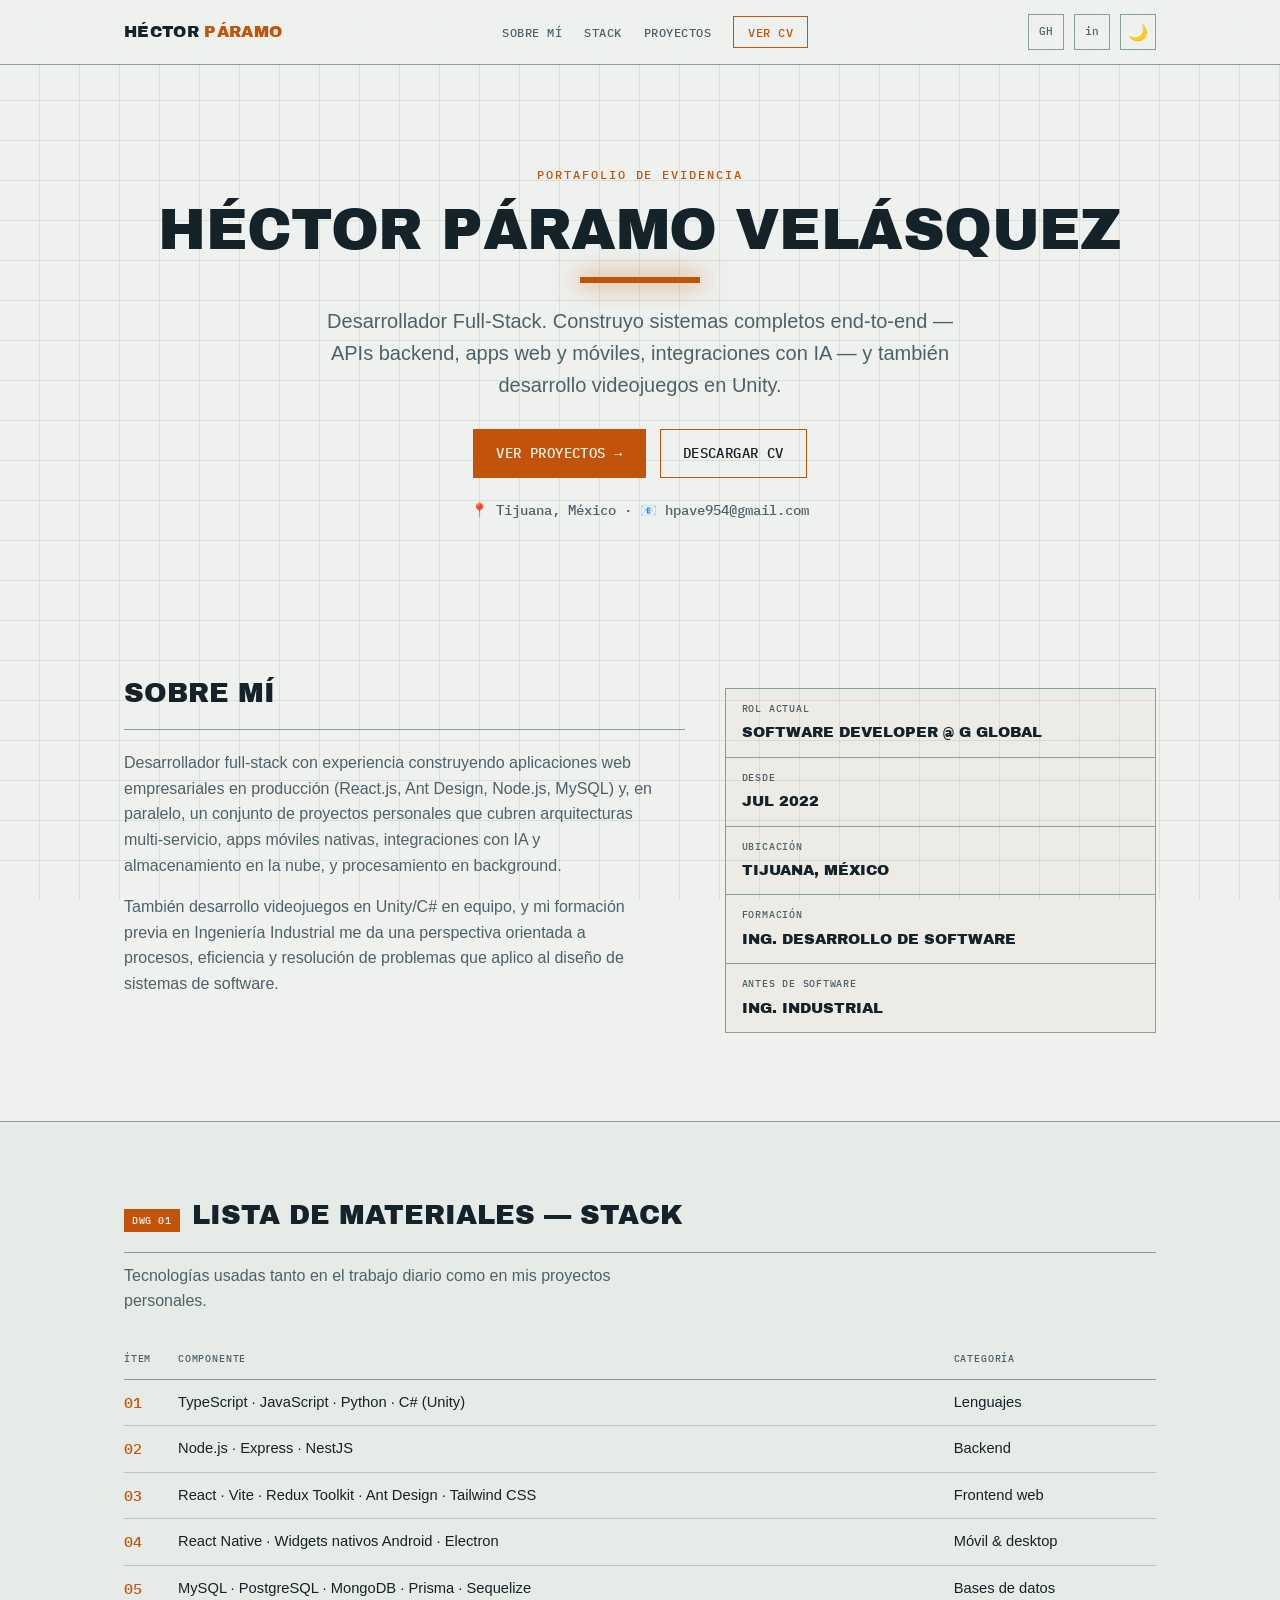
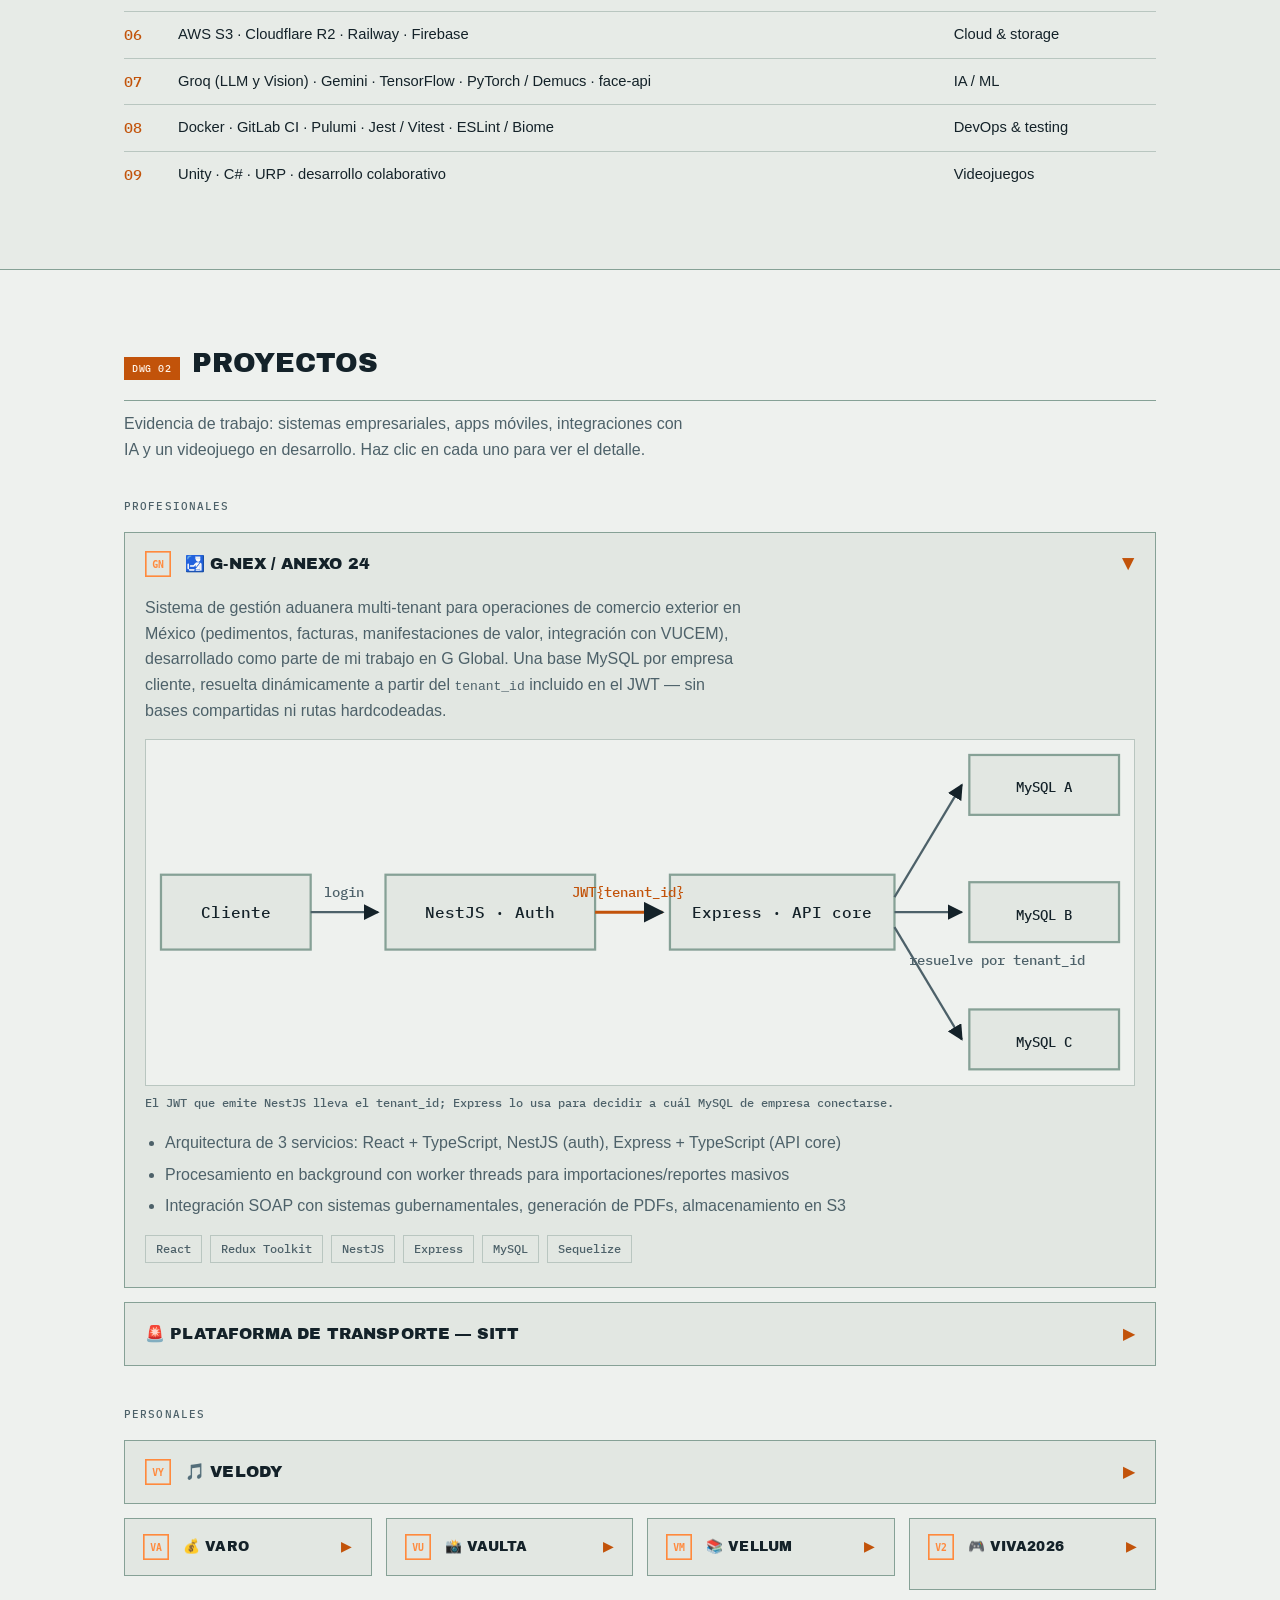
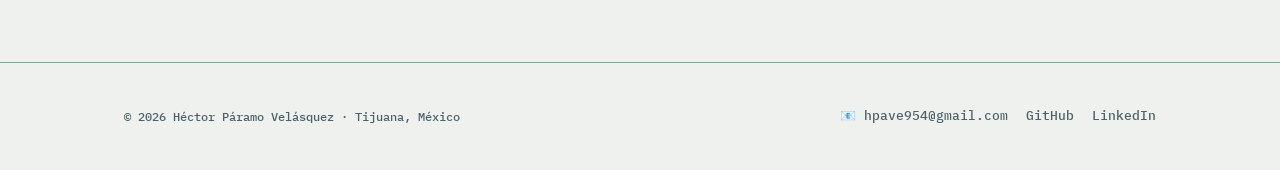
==== commit 3319e6e1: "Add GitHub/LinkedIn icon links to the nav bar Footer-only contact links were easy to miss. Added com" ====
--- a/index.html
+++ b/index.html
@@ -37,6 +37,9 @@
       <li><a href="cv.html" class="nav__cta">Ver CV</a></li>
     </ul>
     <div class="nav__actions">
+      <a class="nav__icon-link" href="https://github.com/Hector0122" target="_blank" rel="noopener noreferrer" aria-label="GitHub" title="GitHub">GH</a>
+      <!-- TODO: reemplaza "#" con tu URL real de LinkedIn -->
+      <a class="nav__icon-link" href="#" id="nav-linkedin-link" aria-label="LinkedIn" title="LinkedIn">in</a>
       <button class="theme-toggle" id="theme-toggle" aria-label="Cambiar tema" title="Cambiar tema">🌙</button>
       <button class="nav__burger" id="nav-burger" aria-label="Abrir menú">☰</button>
     </div>
--- a/styles.css
+++ b/styles.css
@@ -28,6 +28,7 @@
   --accent: #ff8a3d;
   --accent-rgb: 255, 138, 61;
   --accent-ink: #2a1200;
+  --glow-opacity: 0.12;
   --max-width: 1080px;
   color-scheme: dark;
 }
@@ -45,6 +46,7 @@
     --accent: #c2530a;
     --accent-rgb: 194, 83, 10;
     --accent-ink: #fff4ea;
+    --glow-opacity: 0;
     color-scheme: light;
   }
 }
@@ -54,6 +56,7 @@
   --rule: #24435b; --rule-strong: #3a6386;
   --text: #e9f2f6; --text-muted: #86a8ba;
   --accent: #ff8a3d; --accent-rgb: 255, 138, 61; --accent-ink: #2a1200;
+  --glow-opacity: 0.12;
   color-scheme: dark;
 }
 
@@ -62,6 +65,7 @@
   --rule: #b9c6c0; --rule-strong: #86a196;
   --text: #142229; --text-muted: #4d6169;
   --accent: #c2530a; --accent-rgb: 194, 83, 10; --accent-ink: #fff4ea;
+  --glow-opacity: 0;
   color-scheme: light;
 }
 
@@ -72,8 +76,8 @@
 body {
   margin: 0;
   background:
-    repeating-linear-gradient(0deg, transparent, transparent 39px, var(--rule) 39px, var(--rule) 40px),
-    repeating-linear-gradient(90deg, transparent, transparent 39px, var(--rule) 39px, var(--rule) 40px),
+    repeating-linear-gradient(0deg, transparent, transparent 39px, color-mix(in srgb, var(--rule) 40%, transparent) 39px, color-mix(in srgb, var(--rule) 40%, transparent) 40px),
+    repeating-linear-gradient(90deg, transparent, transparent 39px, color-mix(in srgb, var(--rule) 40%, transparent) 39px, color-mix(in srgb, var(--rule) 40%, transparent) 40px),
     var(--bg);
   background-attachment: fixed;
   color: var(--text);
@@ -174,6 +178,24 @@
 }
 .theme-toggle:hover { border-color: var(--accent); color: var(--accent); }
 .theme-toggle:focus-visible { outline: 2px solid var(--accent); outline-offset: 2px; }
+
+.nav__icon-link {
+  background: transparent;
+  border: 1px solid var(--rule-strong);
+  color: var(--text-muted);
+  width: 36px;
+  height: 36px;
+  display: inline-flex;
+  align-items: center;
+  justify-content: center;
+  text-decoration: none;
+  font-family: "IBM Plex Mono", ui-monospace, monospace;
+  font-size: 0.68rem;
+  letter-spacing: 0.02em;
+  transition: border-color 0.15s ease, color 0.15s ease;
+}
+.nav__icon-link:hover { border-color: var(--accent); color: var(--accent); }
+.nav__icon-link:focus-visible { outline: 2px solid var(--accent); outline-offset: 2px; }
 
 .nav__burger {
   display: none;
@@ -200,7 +222,7 @@
   transform: translateX(-50%);
   width: 560px;
   height: 420px;
-  background: radial-gradient(circle, rgba(var(--accent-rgb), 0.22) 0%, rgba(var(--accent-rgb), 0) 70%);
+  background: radial-gradient(circle, rgba(var(--accent-rgb), var(--glow-opacity)) 0%, rgba(var(--accent-rgb), 0) 70%);
   pointer-events: none;
   z-index: 0;
 }
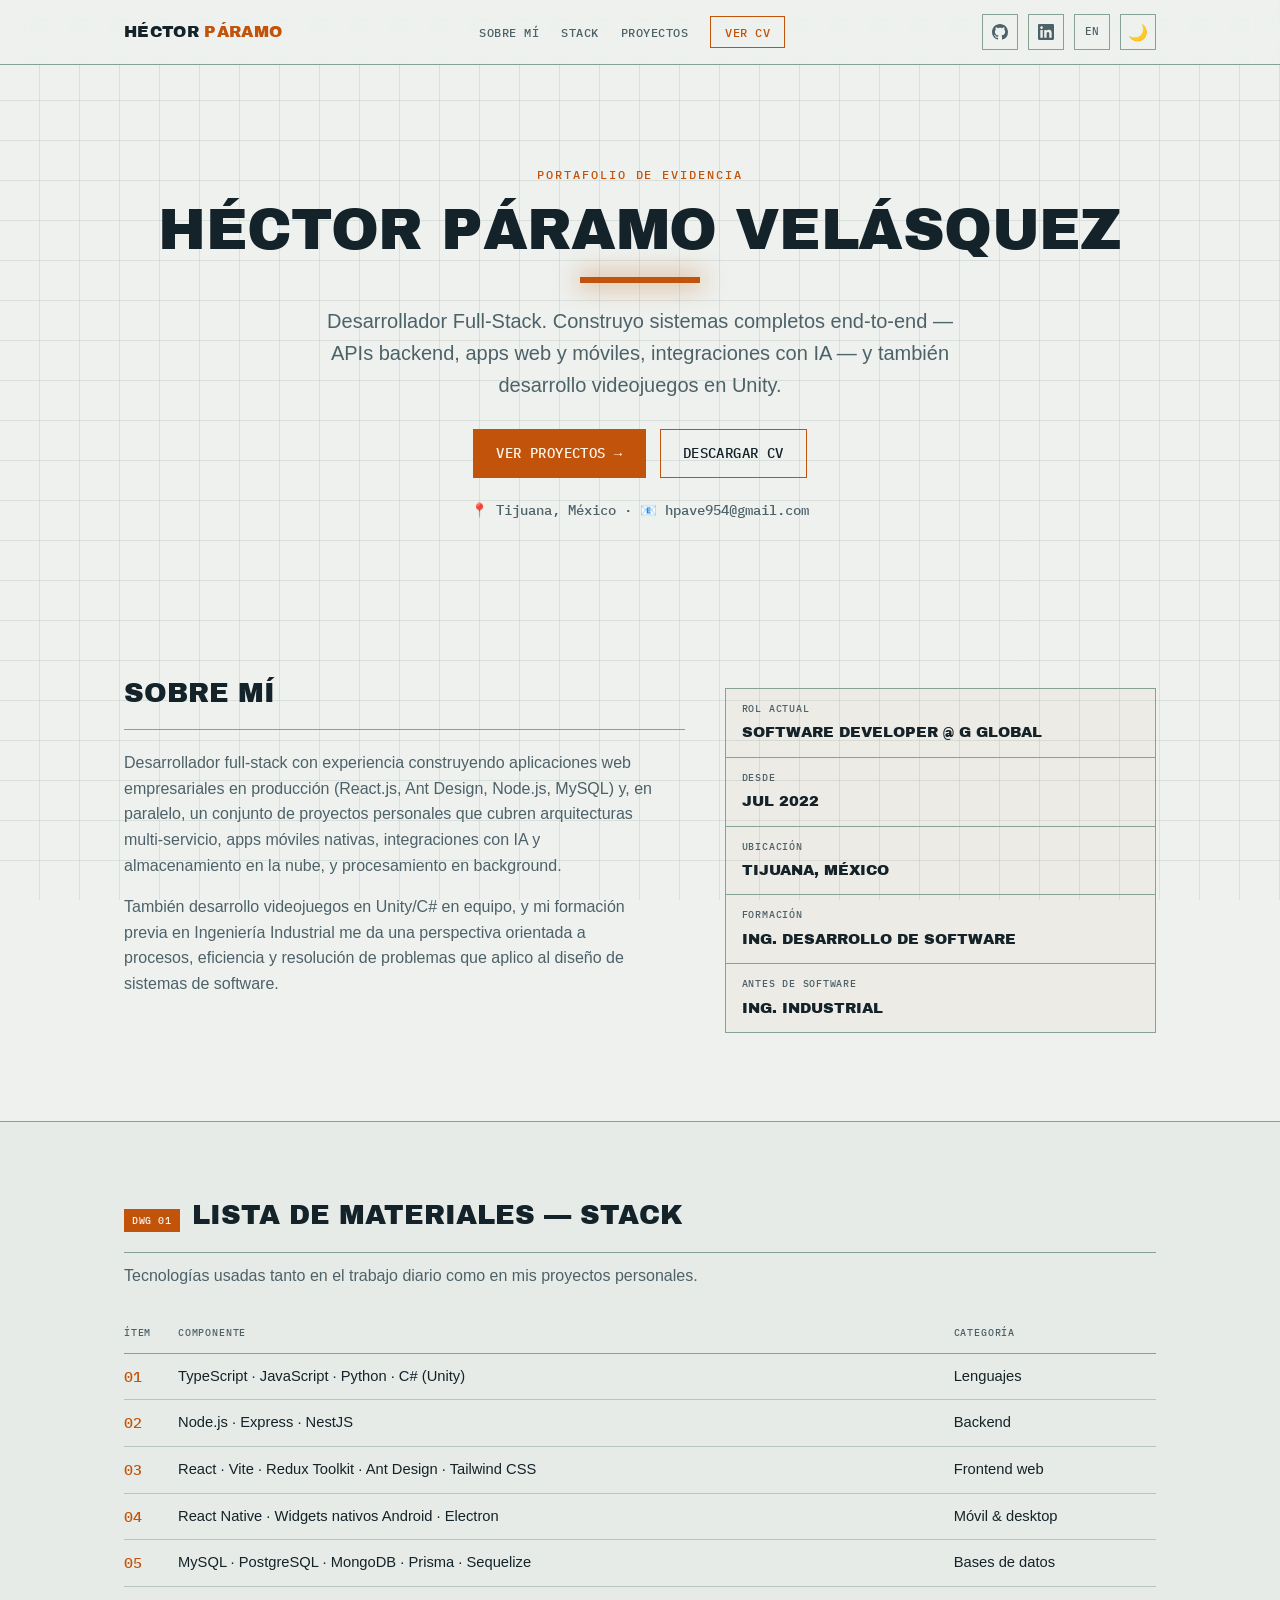
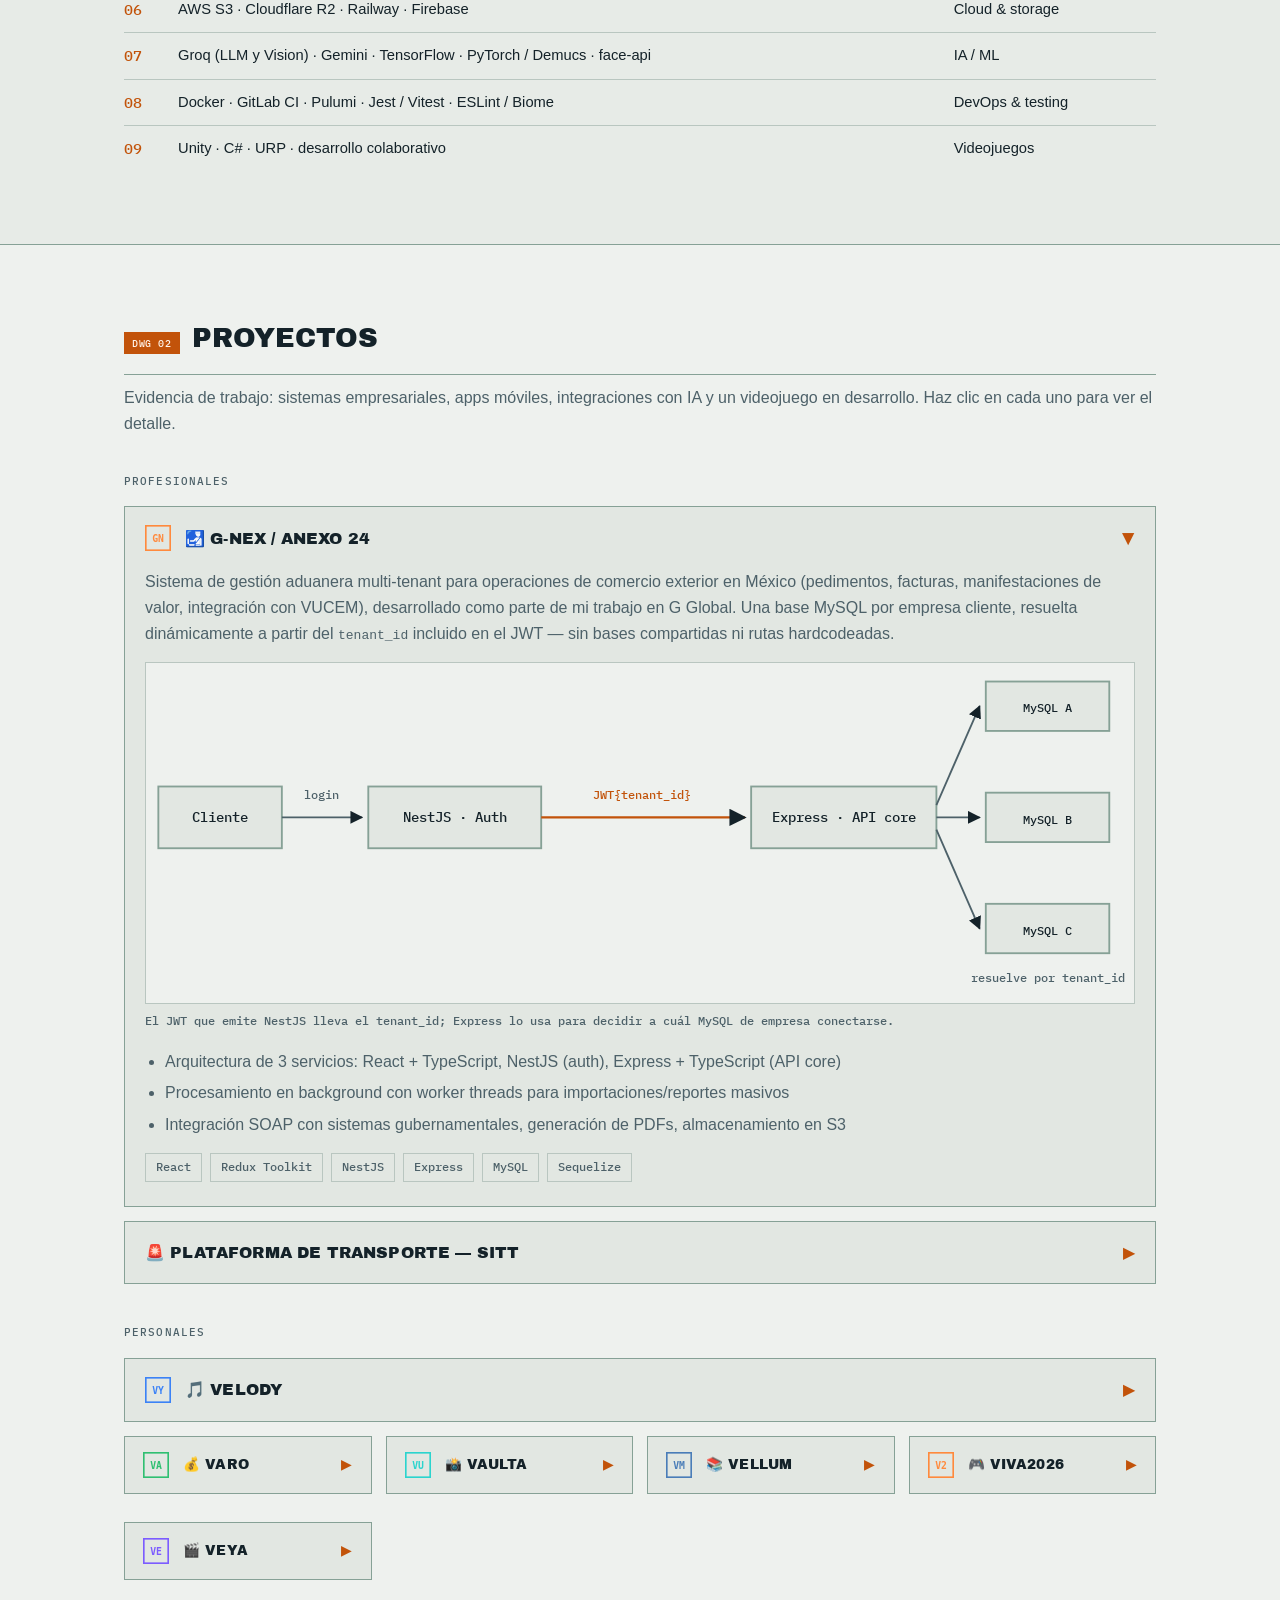
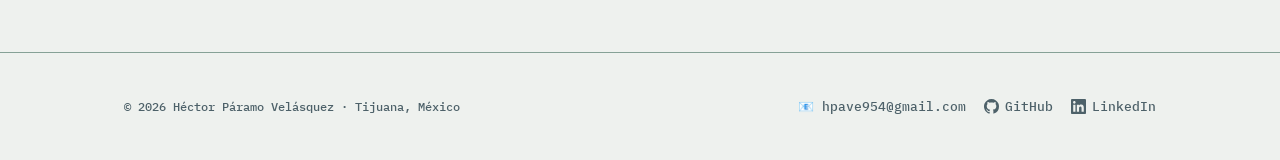
==== commit fac4a9a5: "Add Veya project details and logo to portfolio" ====
--- a/index.html
+++ b/index.html
@@ -6,6 +6,9 @@
 <title>Héctor Páramo Velásquez — Desarrollador Full-Stack</title>
 <meta name="description" content="Portafolio de evidencia de Héctor Páramo Velásquez: proyectos full-stack, móviles, IA y desarrollo de videojuegos.">
 <link rel="canonical" href="https://portfolio-delta-ruddy-33.vercel.app/">
+<link rel="alternate" hreflang="es" href="https://portfolio-delta-ruddy-33.vercel.app/">
+<link rel="alternate" hreflang="en" href="https://portfolio-delta-ruddy-33.vercel.app/en/">
+<link rel="alternate" hreflang="x-default" href="https://portfolio-delta-ruddy-33.vercel.app/">
 
 <meta property="og:type" content="website">
 <meta property="og:url" content="https://portfolio-delta-ruddy-33.vercel.app/">
@@ -37,9 +40,10 @@
       <li><a href="cv.html" class="nav__cta">Ver CV</a></li>
     </ul>
     <div class="nav__actions">
-      <a class="nav__icon-link" href="https://github.com/Hector0122" target="_blank" rel="noopener noreferrer" aria-label="GitHub" title="GitHub">GH</a>
+      <a class="nav__icon-link" href="https://github.com/Hector0122" target="_blank" rel="noopener noreferrer" aria-label="GitHub" title="GitHub"><svg width="16" height="16" viewBox="0 0 16 16" fill="currentColor" aria-hidden="true"><path d="M8 0C3.58 0 0 3.58 0 8c0 3.54 2.29 6.53 5.47 7.59.4.07.55-.17.55-.38 0-.19-.01-.82-.01-1.49-2.01.37-2.53-.49-2.69-.94-.09-.23-.48-.94-.82-1.13-.28-.15-.68-.52-.01-.53.63-.01 1.08.58 1.23.82.72 1.21 1.87.87 2.33.66.07-.52.28-.87.51-1.07-1.78-.2-3.64-.89-3.64-3.95 0-.87.31-1.59.82-2.15-.08-.2-.36-1.02.08-2.12 0 0 .67-.21 2.2.82.64-.18 1.32-.27 2-.27.68 0 1.36.09 2 .27 1.53-1.04 2.2-.82 2.2-.82.44 1.1.16 1.92.08 2.12.51.56.82 1.27.82 2.15 0 3.07-1.87 3.75-3.65 3.95.29.25.54.73.54 1.48 0 1.07-.01 1.93-.01 2.2 0 .21.15.46.55.38A8.013 8.013 0 0016 8c0-4.42-3.58-8-8-8z"/></svg></a>
       <!-- TODO: reemplaza "#" con tu URL real de LinkedIn -->
-      <a class="nav__icon-link" href="#" id="nav-linkedin-link" aria-label="LinkedIn" title="LinkedIn">in</a>
+      <a class="nav__icon-link" href="#" id="nav-linkedin-link" aria-label="LinkedIn" title="LinkedIn"><svg width="16" height="16" viewBox="0 0 24 24" fill="currentColor" aria-hidden="true"><path d="M20.447 20.452h-3.554v-5.569c0-1.328-.027-3.037-1.852-3.037-1.853 0-2.136 1.445-2.136 2.939v5.667H9.351V9h3.414v1.561h.046c.477-.9 1.637-1.85 3.37-1.85 3.601 0 4.267 2.37 4.267 5.455v6.286zM5.337 7.433c-1.144 0-2.063-.926-2.063-2.065 0-1.138.92-2.063 2.063-2.063 1.14 0 2.064.925 2.064 2.063 0 1.139-.925 2.065-2.064 2.065zm1.782 13.019H3.555V9h3.564v11.452zM22.225 0H1.771C.792 0 0 .774 0 1.729v20.542C0 23.227.792 24 1.771 24h20.451C23.2 24 24 23.227 24 22.271V1.729C24 .774 23.2 0 22.222 0h.003z"/></svg></a>
+      <a class="nav__icon-link" href="/en/" aria-label="English version" title="English version">EN</a>
       <button class="theme-toggle" id="theme-toggle" aria-label="Cambiar tema" title="Cambiar tema">🌙</button>
       <button class="nav__burger" id="nav-burger" aria-label="Abrir menú">☰</button>
     </div>
@@ -127,47 +131,48 @@
     <div class="proj-group">
       <p class="proj-group__label">Profesionales</p>
 
-      <details class="proj" open>
+      <details class="proj" name="proyectos" open>
         <summary>
           <img class="proj__logo" src="logo_gnex.svg" alt="">
           <span class="proj__title">🛃 G-Nex / Anexo 24</span>
           <span class="proj__chevron">▶</span>
         </summary>
         <div class="proj__body">
+            <div class="proj__body-inner">
           <p>Sistema de gestión aduanera multi-tenant para operaciones de comercio exterior en México (pedimentos, facturas, manifestaciones de valor, integración con VUCEM), desarrollado como parte de mi trabajo en G Global. Una base MySQL por empresa cliente, resuelta dinámicamente a partir del <code>tenant_id</code> incluido en el JWT — sin bases compartidas ni rutas hardcodeadas.</p>
           <figure>
-            <svg viewBox="0 0 660 230" role="img" aria-label="Diagrama: el cliente inicia sesión en NestJS, que emite un JWT con el tenant_id; Express usa ese tenant_id para resolver a cuál de las tres bases MySQL de cliente debe consultar.">
+            <svg viewBox="0 0 800 275" role="img" aria-label="Diagrama: el cliente inicia sesión en NestJS, que emite un JWT con el tenant_id; Express usa ese tenant_id para resolver a cuál de las tres bases MySQL de cliente debe consultar.">
               <defs>
                 <marker id="gnex-arrow" viewBox="0 0 10 10" refX="9" refY="5" markerWidth="7" markerHeight="7" orient="auto-start-reverse">
                   <path d="M0,0 L10,5 L0,10 z" fill="currentColor" />
                 </marker>
               </defs>
-              <rect class="flow-box" x="10" y="90" width="100" height="50"/>
-              <text class="flow-text" x="60" y="119" text-anchor="middle">Cliente</text>
-
-              <rect class="flow-box" x="160" y="90" width="140" height="50"/>
-              <text class="flow-text" x="230" y="119" text-anchor="middle">NestJS · Auth</text>
-
-              <line class="flow-line draw len-150" x1="110" y1="115" x2="155" y2="115" marker-end="url(#gnex-arrow)"/>
-              <text class="flow-label" x="132" y="105" text-anchor="middle">login</text>
-
-              <rect class="flow-box" x="350" y="90" width="150" height="50"/>
-              <text class="flow-text" x="425" y="119" text-anchor="middle">Express · API core</text>
-
-              <line class="flow-line--hinge draw len-150" x1="300" y1="115" x2="345" y2="115" marker-end="url(#gnex-arrow)"/>
-              <text class="flow-label flow-label--hinge" x="322" y="105" text-anchor="middle">JWT{tenant_id}</text>
-
-              <rect class="flow-box" x="550" y="10" width="100" height="40"/>
-              <text class="flow-text flow-text--sm" x="600" y="35" text-anchor="middle">MySQL A</text>
-              <rect class="flow-box" x="550" y="95" width="100" height="40"/>
-              <text class="flow-text flow-text--sm" x="600" y="120" text-anchor="middle">MySQL B</text>
-              <rect class="flow-box" x="550" y="180" width="100" height="40"/>
-              <text class="flow-text flow-text--sm" x="600" y="205" text-anchor="middle">MySQL C</text>
-
-              <line class="flow-line draw len-110" x1="500" y1="105" x2="545" y2="30" marker-end="url(#gnex-arrow)"/>
-              <line class="flow-line draw len-70" x1="500" y1="115" x2="545" y2="115" marker-end="url(#gnex-arrow)"/>
-              <line class="flow-line draw len-110" x1="500" y1="125" x2="545" y2="200" marker-end="url(#gnex-arrow)"/>
-              <text class="flow-label" x="510" y="150" text-anchor="start">resuelve por tenant_id</text>
+              <rect class="flow-box" x="10" y="100" width="100" height="50"/>
+              <text class="flow-text" x="60" y="129" text-anchor="middle">Cliente</text>
+
+              <rect class="flow-box" x="180" y="100" width="140" height="50"/>
+              <text class="flow-text" x="250" y="129" text-anchor="middle">NestJS · Auth</text>
+
+              <line class="flow-line draw len-100" x1="110" y1="125" x2="175" y2="125" marker-end="url(#gnex-arrow)"/>
+              <text class="flow-label" x="142" y="110" text-anchor="middle">login</text>
+
+              <rect class="flow-box" x="490" y="100" width="150" height="50"/>
+              <text class="flow-text" x="565" y="129" text-anchor="middle">Express · API core</text>
+
+              <line class="flow-line--hinge draw len-300" x1="320" y1="125" x2="485" y2="125" marker-end="url(#gnex-arrow)"/>
+              <text class="flow-label flow-label--hinge" x="402" y="110" text-anchor="middle">JWT{tenant_id}</text>
+
+              <rect class="flow-box" x="680" y="15" width="100" height="40"/>
+              <text class="flow-text flow-text--sm" x="730" y="40" text-anchor="middle">MySQL A</text>
+              <rect class="flow-box" x="680" y="105" width="100" height="40"/>
+              <text class="flow-text flow-text--sm" x="730" y="130" text-anchor="middle">MySQL B</text>
+              <rect class="flow-box" x="680" y="195" width="100" height="40"/>
+              <text class="flow-text flow-text--sm" x="730" y="220" text-anchor="middle">MySQL C</text>
+
+              <line class="flow-line draw len-100" x1="640" y1="115" x2="675" y2="35" marker-end="url(#gnex-arrow)"/>
+              <line class="flow-line draw len-100" x1="640" y1="125" x2="675" y2="125" marker-end="url(#gnex-arrow)"/>
+              <line class="flow-line draw len-100" x1="640" y1="135" x2="675" y2="215" marker-end="url(#gnex-arrow)"/>
+              <text class="flow-label" x="730" y="258" text-anchor="middle">resuelve por tenant_id</text>
             </svg>
             <figcaption>El JWT que emite NestJS lleva el tenant_id; Express lo usa para decidir a cuál MySQL de empresa conectarse.</figcaption>
           </figure>
@@ -182,14 +187,16 @@
             <span class="badge">MySQL</span><span class="badge">Sequelize</span>
           </div>
         </div>
+          </div>
       </details>
 
-      <details class="proj">
+      <details class="proj" name="proyectos">
         <summary>
           <span class="proj__title">🚨 Plataforma de transporte — SITT</span>
           <span class="proj__chevron">▶</span>
         </summary>
         <div class="proj__body">
+            <div class="proj__body-inner">
           <p>Plataforma para el sistema de transporte público, con integración a los centros de mando C4 de seguridad pública. Desarrollado durante mi tiempo en IDG (sin nombre de cliente por confidencialidad).</p>
           <ul>
             <li>Función de botón de pánico integrada con el sistema C4 mediante Web Services SOAP</li>
@@ -202,44 +209,46 @@
             <span class="badge">Firebase</span><span class="badge">React</span>
           </div>
         </div>
+          </div>
       </details>
     </div>
 
     <div class="proj-group">
       <p class="proj-group__label">Personales</p>
 
-      <details class="proj">
+      <details class="proj" name="proyectos">
         <summary>
           <img class="proj__logo" src="logo_velody.svg" alt="">
           <span class="proj__title">🎵 Velody</span>
           <span class="proj__chevron">▶</span>
         </summary>
         <div class="proj__body">
+            <div class="proj__body-inner">
           <p>Aplicación de escritorio para separar canciones en stems (voz, batería, bajo, etc.) y practicar sobre ellas. Tres procesos independientes coordinados por IPC — la separación de audio ocurre fuera del proceso principal para no congelar la UI.</p>
           <figure>
-            <svg viewBox="0 0 520 230" role="img" aria-label="Diagrama: React se comunica con el proceso principal de Node por IPC; Node genera un subproceso de Python que corre Demucs y devuelve los stems separados por stdout.">
+            <svg viewBox="0 0 620 260" role="img" aria-label="Diagrama: React se comunica con el proceso principal de Node por IPC; Node genera un subproceso de Python que corre Demucs y devuelve los stems separados por stdout.">
               <defs>
                 <marker id="velody-arrow" viewBox="0 0 10 10" refX="9" refY="5" markerWidth="7" markerHeight="7" orient="auto-start-reverse">
                   <path d="M0,0 L10,5 L0,10 z" fill="currentColor" />
                 </marker>
               </defs>
-              <rect class="flow-box" x="20" y="20" width="150" height="50"/>
-              <text class="flow-text" x="95" y="49" text-anchor="middle">React · UI</text>
-
-              <rect class="flow-box" x="20" y="160" width="150" height="50"/>
-              <text class="flow-text" x="95" y="189" text-anchor="middle">Node · Proceso principal</text>
-
-              <line class="flow-line draw len-100" x1="95" y1="70" x2="95" y2="155" marker-end="url(#velody-arrow)" marker-start="url(#velody-arrow)"/>
-              <text class="flow-label" x="105" y="115">IPC</text>
-
-              <rect class="flow-box" x="330" y="90" width="160" height="50"/>
-              <text class="flow-text" x="410" y="119" text-anchor="middle">Python · Demucs</text>
-
-              <line class="flow-line--hinge draw len-170" x1="170" y1="175" x2="325" y2="125" marker-end="url(#velody-arrow)"/>
-              <text class="flow-label flow-label--hinge" x="200" y="165">spawn · stdin</text>
-
-              <line class="flow-line draw len-170" x1="325" y1="140" x2="170" y2="190" marker-end="url(#velody-arrow)"/>
-              <text class="flow-label" x="220" y="215">stems .wav · stdout</text>
+              <rect class="flow-box" x="20" y="20" width="170" height="50"/>
+              <text class="flow-text" x="105" y="49" text-anchor="middle">React · UI</text>
+
+              <rect class="flow-box" x="20" y="180" width="220" height="50"/>
+              <text class="flow-text" x="130" y="209" text-anchor="middle">Node · Proceso principal</text>
+
+              <line class="flow-line draw len-300" x1="105" y1="70" x2="105" y2="175" marker-end="url(#velody-arrow)" marker-start="url(#velody-arrow)"/>
+              <text class="flow-label" x="118" y="128">IPC</text>
+
+              <rect class="flow-box" x="430" y="105" width="170" height="50"/>
+              <text class="flow-text" x="515" y="134" text-anchor="middle">Python · Demucs</text>
+
+              <line class="flow-line--hinge draw len-300" x1="240" y1="195" x2="425" y2="140" marker-end="url(#velody-arrow)"/>
+              <text class="flow-label flow-label--hinge" x="290" y="150">spawn · stdin</text>
+
+              <line class="flow-line draw len-300" x1="425" y1="150" x2="245" y2="205" marker-end="url(#velody-arrow)"/>
+              <text class="flow-label" x="270" y="228">stems .wav · stdout</text>
             </svg>
             <figcaption>Node lanza Python como subproceso para correr Demucs; la UI de React sigue respondiendo mientras se procesa el audio.</figcaption>
           </figure>
@@ -254,16 +263,18 @@
             <span class="badge">Demucs</span>
           </div>
         </div>
+          </div>
       </details>
 
       <div class="proj-grid">
-        <details class="proj">
+        <details class="proj" name="proyectos">
           <summary>
             <img class="proj__logo" src="logo_varo.svg" alt="">
             <span class="proj__title">💰 Varo</span>
             <span class="proj__chevron">▶</span>
           </summary>
           <div class="proj__body">
+            <div class="proj__body-inner">
             <p>Aplicación móvil de finanzas personales con proyecciones inteligentes de metas de ahorro, transacciones recurrentes automatizadas con cron jobs, y escaneo de recibos con IA (Groq Vision) para captura automática de gastos. Widget nativo de Android renderizado con Skia.</p>
             <div class="badges">
               <span class="badge">React Native</span><span class="badge">NestJS</span>
@@ -271,15 +282,17 @@
               <span class="badge">Groq API</span>
             </div>
           </div>
-        </details>
-
-        <details class="proj">
+          </div>
+        </details>
+
+        <details class="proj" name="proyectos">
           <summary>
             <img class="proj__logo" src="logo_vaulta.svg" alt="">
             <span class="proj__title">📸 Vaulta</span>
             <span class="proj__chevron">▶</span>
           </summary>
           <div class="proj__body">
+            <div class="proj__body-inner">
             <p>App de almacenamiento y organización de fotos/video tipo "vault" privado: reconocimiento facial y agrupación de personas (face-api + TensorFlow en proceso aislado), detección de duplicados por hashing perceptual, exportación asíncrona a ZIP, vault protegido con PIN + biometría.</p>
             <div class="badges">
               <span class="badge">React Native</span><span class="badge">NestJS</span>
@@ -287,15 +300,17 @@
               <span class="badge">Firebase</span><span class="badge">TensorFlow</span>
             </div>
           </div>
-        </details>
-
-        <details class="proj">
+          </div>
+        </details>
+
+        <details class="proj" name="proyectos">
           <summary>
             <img class="proj__logo" src="logo_vellum.svg" alt="">
             <span class="proj__title">📚 Vellum</span>
             <span class="proj__chevron">▶</span>
           </summary>
           <div class="proj__body">
+            <div class="proj__body-inner">
             <p>App móvil de lectura de EPUBs con sincronización de progreso, notas y recomendaciones inteligentes. Arquitectura offline-first con cola de sincronización persistente y reintentos automáticos; resúmenes de capítulos generados por IA (Groq/Gemini).</p>
             <div class="badges">
               <span class="badge">React Native</span><span class="badge">Express</span>
@@ -303,20 +318,41 @@
               <span class="badge">Groq</span><span class="badge">Gemini</span>
             </div>
           </div>
-        </details>
-
-        <details class="proj">
+          </div>
+        </details>
+
+        <details class="proj" name="proyectos">
           <summary>
             <img class="proj__logo" src="logo_viva2026.svg" alt="">
             <span class="proj__title">🎮 Viva2026</span>
             <span class="proj__chevron">▶</span>
           </summary>
           <div class="proj__body">
+            <div class="proj__body-inner">
             <p>Videojuego 2D de acción sigilosa en desarrollo, inspirado en Katana Zero, Hotline Miami y Dead Cells. Nivel construido enteramente de forma procedural en runtime (sin prefabs): cámara, jugador, enemigos, plataformas y UI generados por código. Sistema de habilidades por máscaras extensible.</p>
             <div class="badges">
               <span class="badge">Unity 6</span><span class="badge">C#</span>
               <span class="badge">URP</span><span class="badge">Android</span>
             </div>
+          </div>
+          </div>
+        </details>
+
+        <details class="proj" name="proyectos">
+          <summary>
+            <img class="proj__logo" src="logo_veya.svg" alt="">
+            <span class="proj__title">🎬 Veya</span>
+            <span class="proj__chevron">▶</span>
+          </summary>
+          <div class="proj__body">
+            <div class="proj__body-inner">
+            <p>App móvil para descubrir, guardar y organizar películas, series y anime — resuelve el "quería ver algo y ya no recuerdo qué". Búsqueda unificada sobre TMDB y AniList, estados de progreso (pendiente/viendo/terminado/abandonado) y recomendaciones basadas en gustos reales del usuario.</p>
+            <div class="badges">
+              <span class="badge">React Native</span><span class="badge">NestJS</span>
+              <span class="badge">Prisma</span><span class="badge">PostgreSQL</span>
+              <span class="badge">TMDB</span><span class="badge">AniList</span>
+            </div>
+          </div>
           </div>
         </details>
       </div>
@@ -329,9 +365,9 @@
     <p class="site-footer__copy">© <span id="year"></span> Héctor Páramo Velásquez · Tijuana, México</p>
     <nav class="footer__contact" aria-label="Contacto">
       <a href="#" id="email-contact-link">📧</a>
-      <a href="https://github.com/Hector0122" id="github-link" target="_blank" rel="noopener noreferrer">GitHub</a>
+      <a href="https://github.com/Hector0122" id="github-link" target="_blank" rel="noopener noreferrer"><svg width="15" height="15" viewBox="0 0 16 16" fill="currentColor" aria-hidden="true"><path d="M8 0C3.58 0 0 3.58 0 8c0 3.54 2.29 6.53 5.47 7.59.4.07.55-.17.55-.38 0-.19-.01-.82-.01-1.49-2.01.37-2.53-.49-2.69-.94-.09-.23-.48-.94-.82-1.13-.28-.15-.68-.52-.01-.53.63-.01 1.08.58 1.23.82.72 1.21 1.87.87 2.33.66.07-.52.28-.87.51-1.07-1.78-.2-3.64-.89-3.64-3.95 0-.87.31-1.59.82-2.15-.08-.2-.36-1.02.08-2.12 0 0 .67-.21 2.2.82.64-.18 1.32-.27 2-.27.68 0 1.36.09 2 .27 1.53-1.04 2.2-.82 2.2-.82.44 1.1.16 1.92.08 2.12.51.56.82 1.27.82 2.15 0 3.07-1.87 3.75-3.65 3.95.29.25.54.73.54 1.48 0 1.07-.01 1.93-.01 2.2 0 .21.15.46.55.38A8.013 8.013 0 0016 8c0-4.42-3.58-8-8-8z"/></svg> GitHub</a>
       <!-- TODO: reemplaza "#" con tu URL real de LinkedIn -->
-      <a href="#" id="linkedin-link">LinkedIn</a>
+      <a href="#" id="linkedin-link"><svg width="15" height="15" viewBox="0 0 24 24" fill="currentColor" aria-hidden="true"><path d="M20.447 20.452h-3.554v-5.569c0-1.328-.027-3.037-1.852-3.037-1.853 0-2.136 1.445-2.136 2.939v5.667H9.351V9h3.414v1.561h.046c.477-.9 1.637-1.85 3.37-1.85 3.601 0 4.267 2.37 4.267 5.455v6.286zM5.337 7.433c-1.144 0-2.063-.926-2.063-2.065 0-1.138.92-2.063 2.063-2.063 1.14 0 2.064.925 2.064 2.063 0 1.139-.925 2.065-2.064 2.065zm1.782 13.019H3.555V9h3.564v11.452zM22.225 0H1.771C.792 0 0 .774 0 1.729v20.542C0 23.227.792 24 1.771 24h20.451C23.2 24 24 23.227 24 22.271V1.729C24 .774 23.2 0 22.222 0h.003z"/></svg> LinkedIn</a>
       <noscript>Activa JavaScript para ver mi email.</noscript>
     </nav>
   </div>
--- a/styles.css
+++ b/styles.css
@@ -331,7 +331,6 @@
 
 .section-head p {
   color: var(--text-muted);
-  max-width: 560px;
   margin: 0;
 }
 
@@ -488,13 +487,37 @@
 .proj > summary:hover { color: var(--accent); }
 .proj > summary:focus-visible { outline: 2px solid var(--accent); outline-offset: -2px; }
 
+/* Smooth open/close without JS: force the content to stay rendered
+   (override the browser's default display:none on closed <details>
+   content) and animate its row height via the grid-template-rows
+   0fr -> 1fr trick, clipping with overflow:hidden on the inner
+   wrapper. Native <details>/<summary> still drives the open/close
+   state and keyboard/no-JS behavior — only the visual reveal changes. */
 .proj__body {
+  display: grid;
+  grid-template-rows: 0fr;
+  min-height: 0; /* without this, a 0fr track can still size itself off
+    the content's min-content instead of truly reaching 0, causing a
+    visible jump at the start/end of the transition instead of smooth
+    motion the whole way */
+  transition: grid-template-rows 0.35s cubic-bezier(0.22, 1, 0.36, 1);
+}
+.proj[open] > .proj__body { grid-template-rows: 1fr; }
+
+.proj__body-inner {
+  overflow: hidden;
   padding: 0 20px 24px;
-  animation: proj-reveal 0.35s ease both;
-}
-@keyframes proj-reveal { from { opacity: 0; transform: translateY(-4px); } to { opacity: 1; transform: translateY(0); } }
-
-.proj__body p { color: var(--text-muted); max-width: 68ch; margin: 0 0 16px; }
+  opacity: 0;
+  transition: opacity 0.3s ease;
+}
+.proj[open] > .proj__body .proj__body-inner {
+  opacity: 1;
+  transition: opacity 0.3s ease 0.08s; /* trails the height growth slightly
+    so the reveal reads as fade+grow instead of the content popping in
+    ahead of the box that's supposed to contain it */
+}
+
+.proj__body p { color: var(--text-muted); margin: 0 0 16px; }
 .proj__body ul { margin: 0 0 16px; padding-left: 20px; color: var(--text-muted); }
 .proj__body li { margin-bottom: 6px; }
 
@@ -532,14 +555,28 @@
 .len-110 { --len: 110; }
 .len-150 { --len: 150; }
 .len-170 { --len: 170; }
+.len-300 { --len: 300; } /* generous overestimate for any diagram line — dasharray only needs to be >= the path length */
 
 .proj-grid {
   display: grid;
   grid-template-columns: repeat(auto-fit, minmax(240px, 1fr));
   gap: 14px;
+  align-items: start; /* without this, Grid stretches every card in a row to
+    match the tallest one — opening one card made its row-siblings grow into
+    tall empty boxes too, which read as "they all opened" */
 }
 .proj-grid .proj > summary { font-size: 0.85rem; padding: 15px 18px; }
-.proj-grid .proj__body { padding: 0 18px 18px; }
+.proj-grid .proj__body-inner { padding: 0 18px 18px; }
+
+/* Takeover layout: while one compact card is open, it spans the full grid
+   width and its siblings hide — instead of one card growing awkwardly next
+   to 3 still-small ones. This is purely visual now: exclusivity itself
+   (only one project open at a time, site-wide) is guaranteed by the shared
+   `name="proyectos"` attribute on every .proj <details> — a native HTML
+   accordion group, no JS. This :has() rule just gives the (necessarily
+   sole) open card its full-width layout within this grid. */
+.proj-grid:has(.proj[open]) .proj:not([open]) { display: none; }
+.proj-grid:has(.proj[open]) .proj[open] { grid-column: 1 / -1; }
 .proj-grid .proj__body p { font-size: 0.88rem; }
 
 .badges { display: flex; flex-wrap: wrap; gap: 8px; margin-top: 4px; }
@@ -579,7 +616,7 @@
   font-family: "IBM Plex Mono", ui-monospace, monospace;
   font-size: 0.8rem;
 }
-.footer__contact a { text-decoration: none; color: var(--text-muted); }
+.footer__contact a { display: inline-flex; align-items: center; gap: 6px; text-decoration: none; color: var(--text-muted); }
 .footer__contact a:hover { color: var(--accent); }
 .footer__contact noscript { color: var(--text-muted); }
 
@@ -591,6 +628,9 @@
 @media (max-width: 720px) {
   .nav__links { display: none; }
   .nav__burger { display: inline-flex; align-items: center; justify-content: center; }
+
+  .nav__actions { gap: 6px; }
+  .nav__icon-link, .theme-toggle, .nav__burger { width: 32px; height: 32px; }
 
   .nav--open .nav__links {
     display: flex;
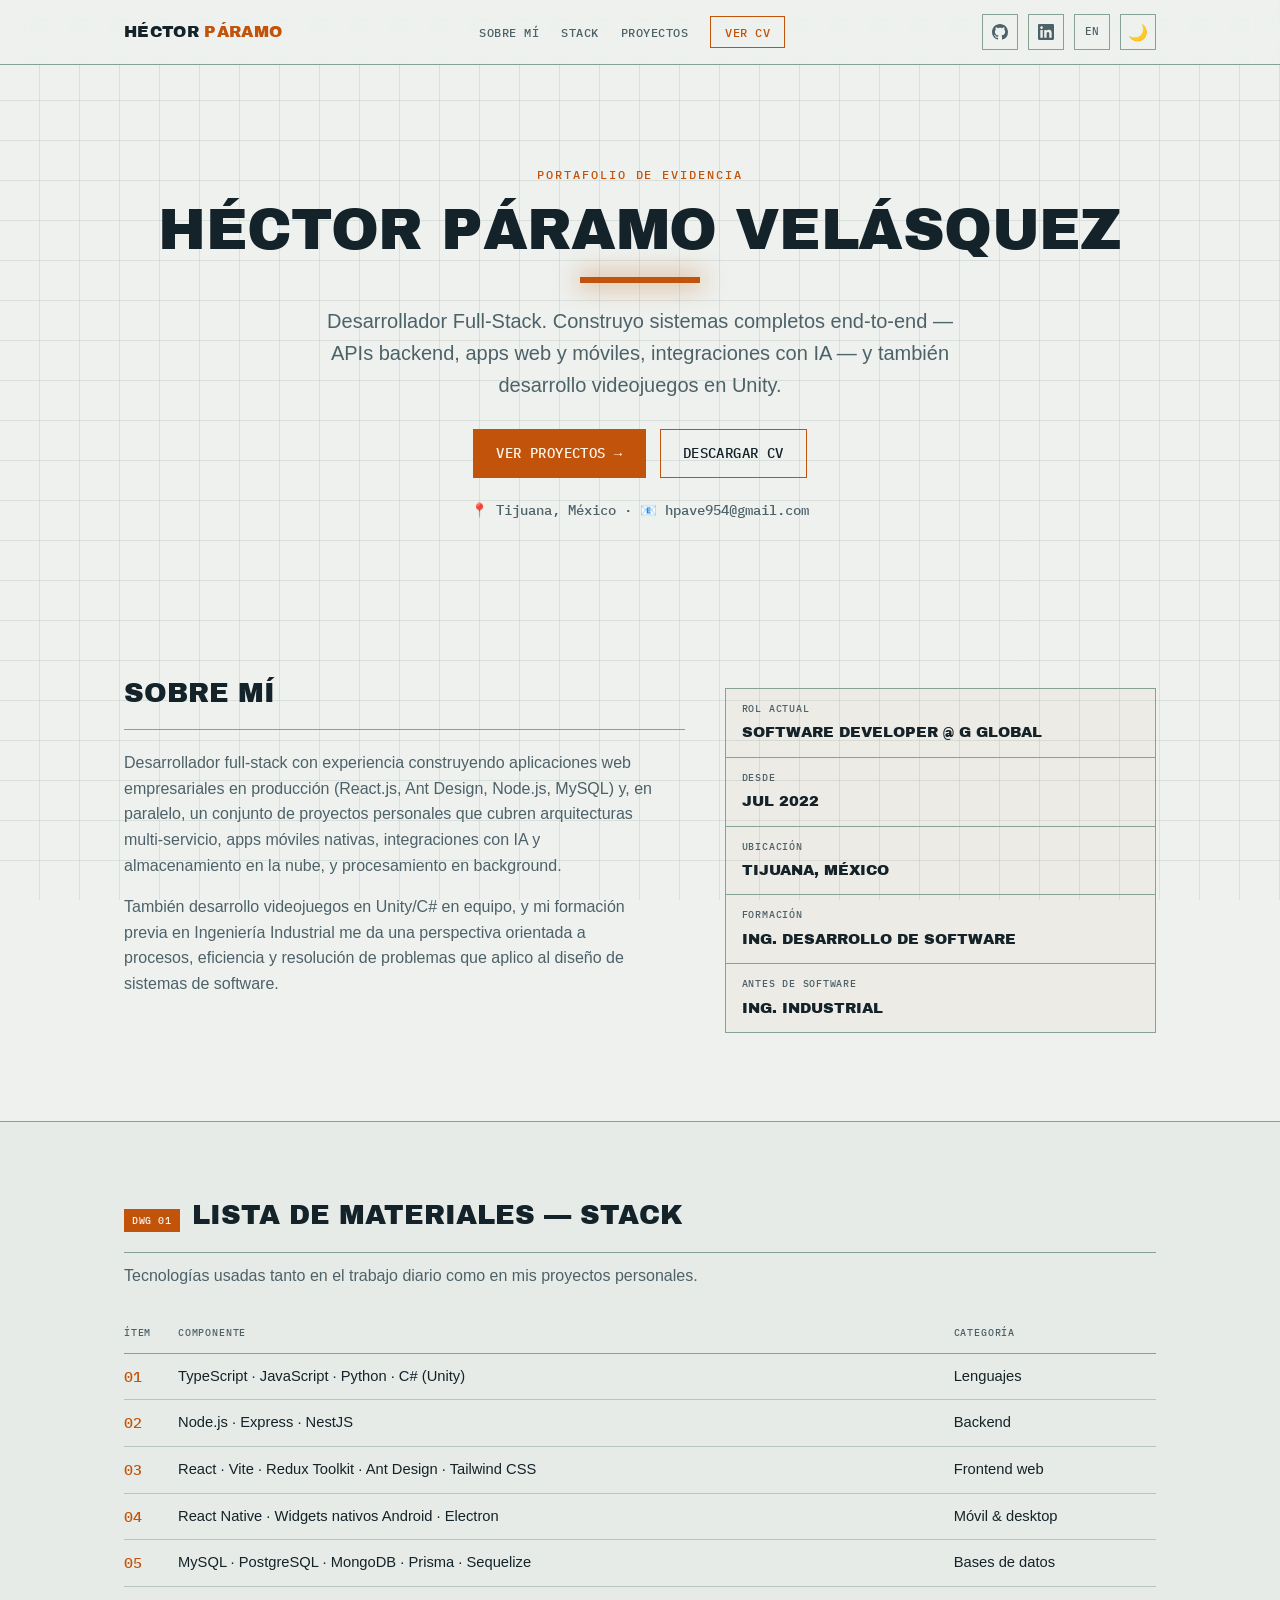
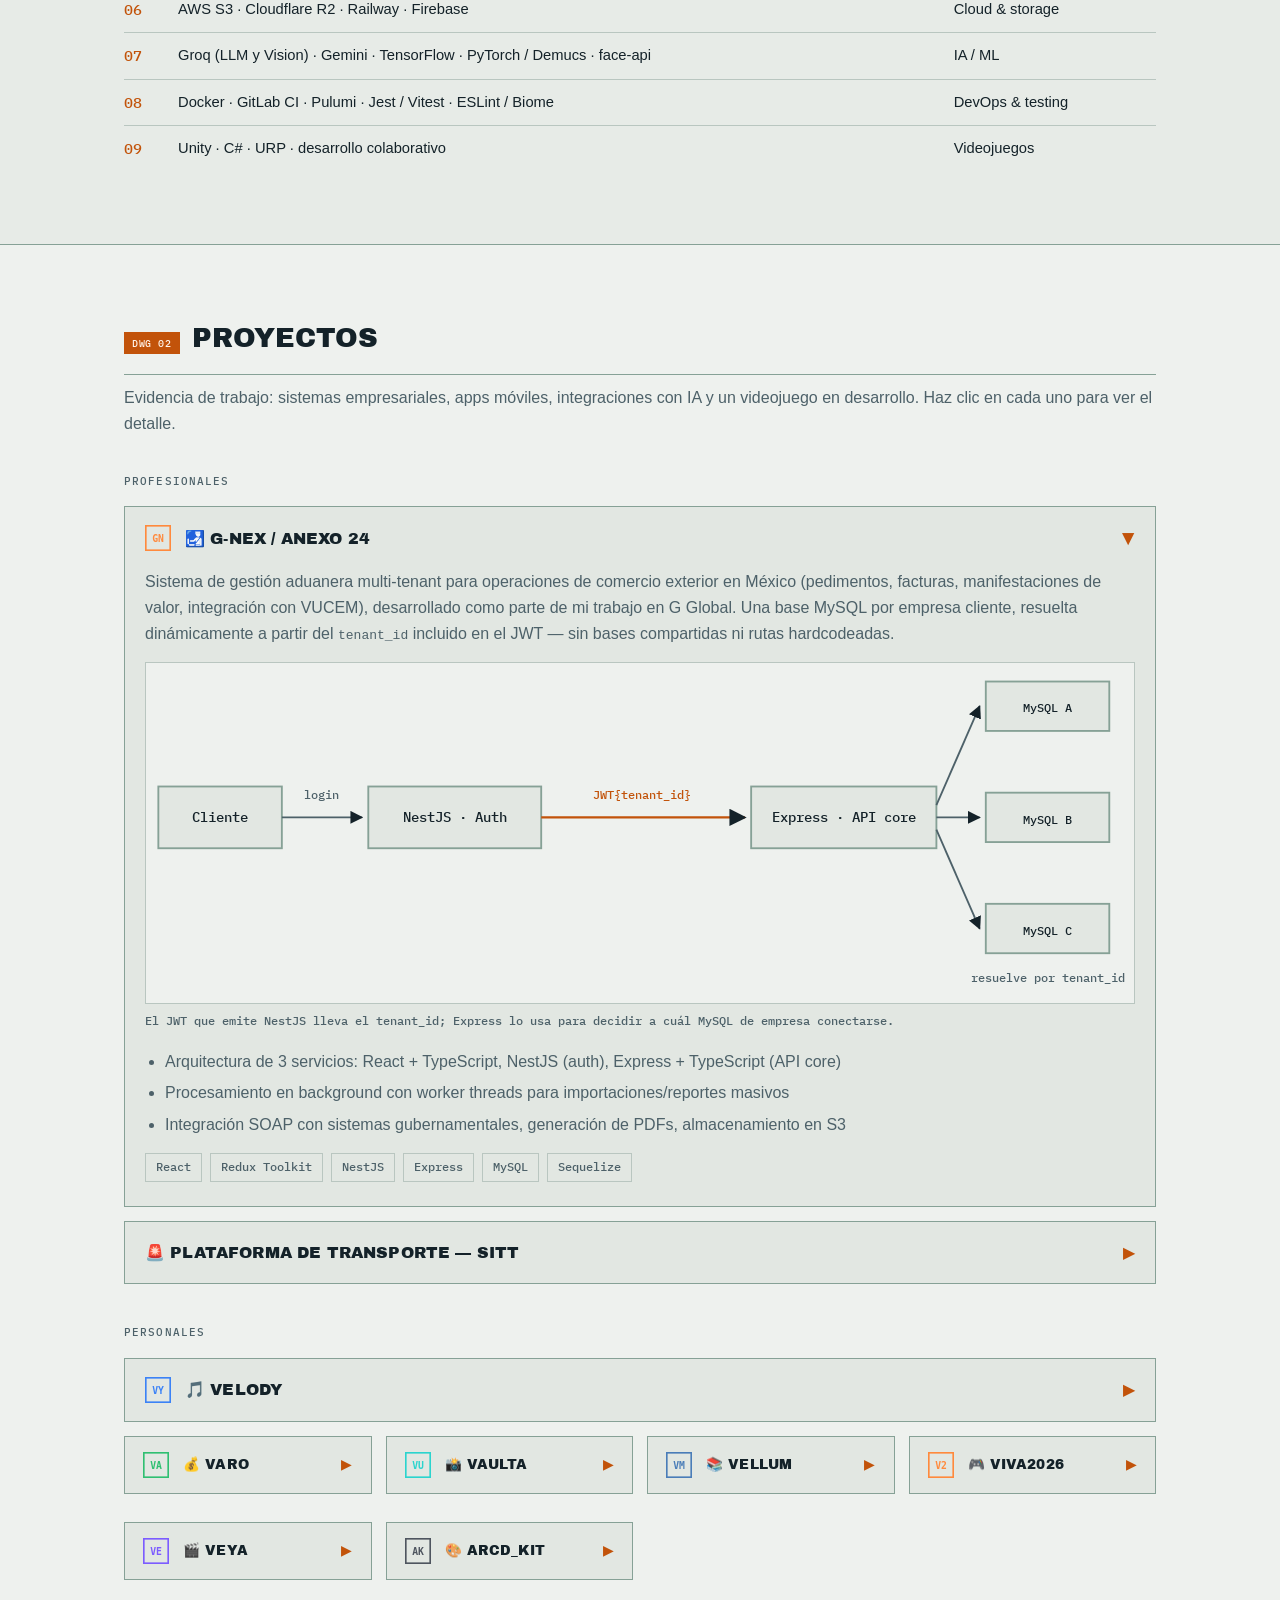
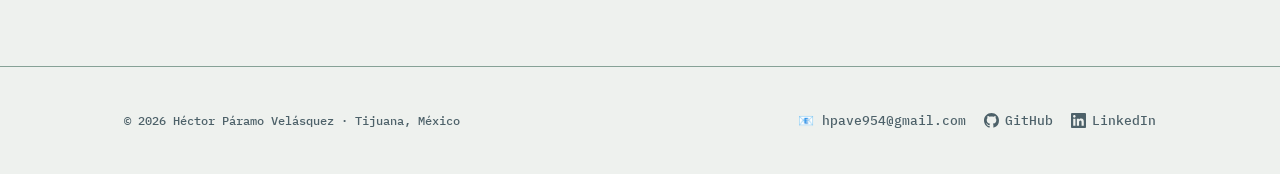
==== commit 4d399825: "Add arcd_kit project details and logo to portfolio" ====
--- a/index.html
+++ b/index.html
@@ -5,16 +5,16 @@
 <meta name="viewport" content="width=device-width, initial-scale=1.0">
 <title>Héctor Páramo Velásquez — Desarrollador Full-Stack</title>
 <meta name="description" content="Portafolio de evidencia de Héctor Páramo Velásquez: proyectos full-stack, móviles, IA y desarrollo de videojuegos.">
-<link rel="canonical" href="https://portfolio-delta-ruddy-33.vercel.app/">
-<link rel="alternate" hreflang="es" href="https://portfolio-delta-ruddy-33.vercel.app/">
-<link rel="alternate" hreflang="en" href="https://portfolio-delta-ruddy-33.vercel.app/en/">
-<link rel="alternate" hreflang="x-default" href="https://portfolio-delta-ruddy-33.vercel.app/">
+<link rel="canonical" href="https://hectorparamo.dev/">
+<link rel="alternate" hreflang="es" href="https://hectorparamo.dev/">
+<link rel="alternate" hreflang="en" href="https://hectorparamo.dev/en/">
+<link rel="alternate" hreflang="x-default" href="https://hectorparamo.dev/">
 
 <meta property="og:type" content="website">
-<meta property="og:url" content="https://portfolio-delta-ruddy-33.vercel.app/">
+<meta property="og:url" content="https://hectorparamo.dev/">
 <meta property="og:title" content="Héctor Páramo Velásquez — Desarrollador Full-Stack">
 <meta property="og:description" content="Portafolio de evidencia de Héctor Páramo Velásquez: proyectos full-stack, móviles, IA y desarrollo de videojuegos.">
-<meta property="og:image" content="https://portfolio-delta-ruddy-33.vercel.app/og-image.svg">
+<meta property="og:image" content="https://hectorparamo.dev/og-image.svg">
 <meta property="og:image:type" content="image/svg+xml">
 <meta property="og:image:width" content="1200">
 <meta property="og:image:height" content="630">
@@ -23,7 +23,7 @@
 <meta name="twitter:card" content="summary_large_image">
 <meta name="twitter:title" content="Héctor Páramo Velásquez — Desarrollador Full-Stack">
 <meta name="twitter:description" content="Portafolio de evidencia de Héctor Páramo Velásquez: proyectos full-stack, móviles, IA y desarrollo de videojuegos.">
-<meta name="twitter:image" content="https://portfolio-delta-ruddy-33.vercel.app/og-image.svg">
+<meta name="twitter:image" content="https://hectorparamo.dev/og-image.svg">
 
 <link rel="icon" href="data:image/svg+xml,<svg xmlns=%22http://www.w3.org/2000/svg%22 viewBox=%220 0 100 100%22><text y=%22.9em%22 font-size=%2290%22>💻</text></svg>">
 <link rel="stylesheet" href="styles.css">
@@ -355,6 +355,23 @@
           </div>
           </div>
         </details>
+
+        <details class="proj" name="proyectos">
+          <summary>
+            <img class="proj__logo" src="logo_arcd_kit.svg" alt="">
+            <span class="proj__title">🎨 arcd_kit</span>
+            <span class="proj__chevron">▶</span>
+          </summary>
+          <div class="proj__body">
+            <div class="proj__body-inner">
+            <p>Sistema de diseño compartido entre las 6 apps de producto (Varo, VaultGaming, Vaulta, Vellum, Veya, Velody): una sola rampa de grises, tipografía, spacing/radios, motion e iconos — con color de marca propio por app. Hoy es un starter kit para copiar dentro de cada repo, con el plan de convertirse en librería instalable vía <code>package.json</code>. En proceso.</p>
+            <div class="badges">
+              <span class="badge">TypeScript</span><span class="badge">Design Tokens</span>
+              <span class="badge">React Native</span><span class="badge">Reanimated</span>
+            </div>
+          </div>
+          </div>
+        </details>
       </div>
     </div>
   </div>
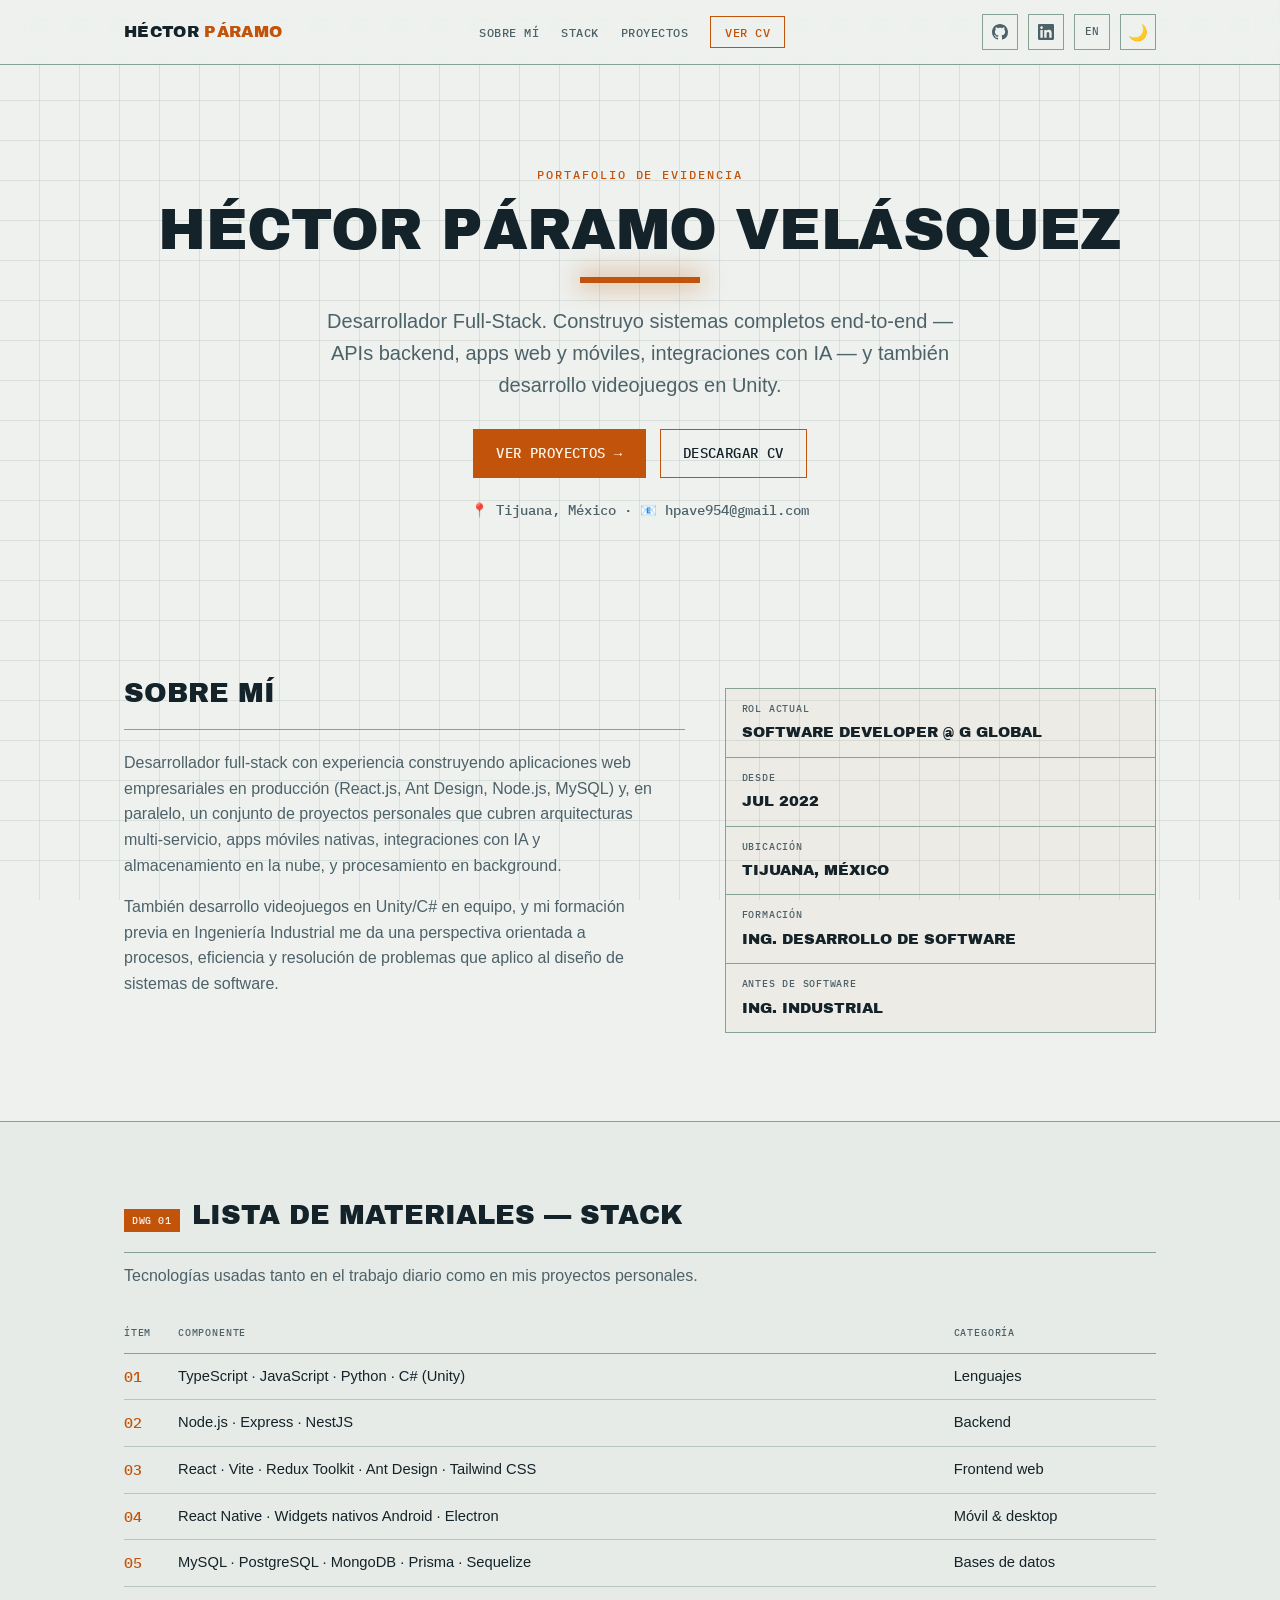
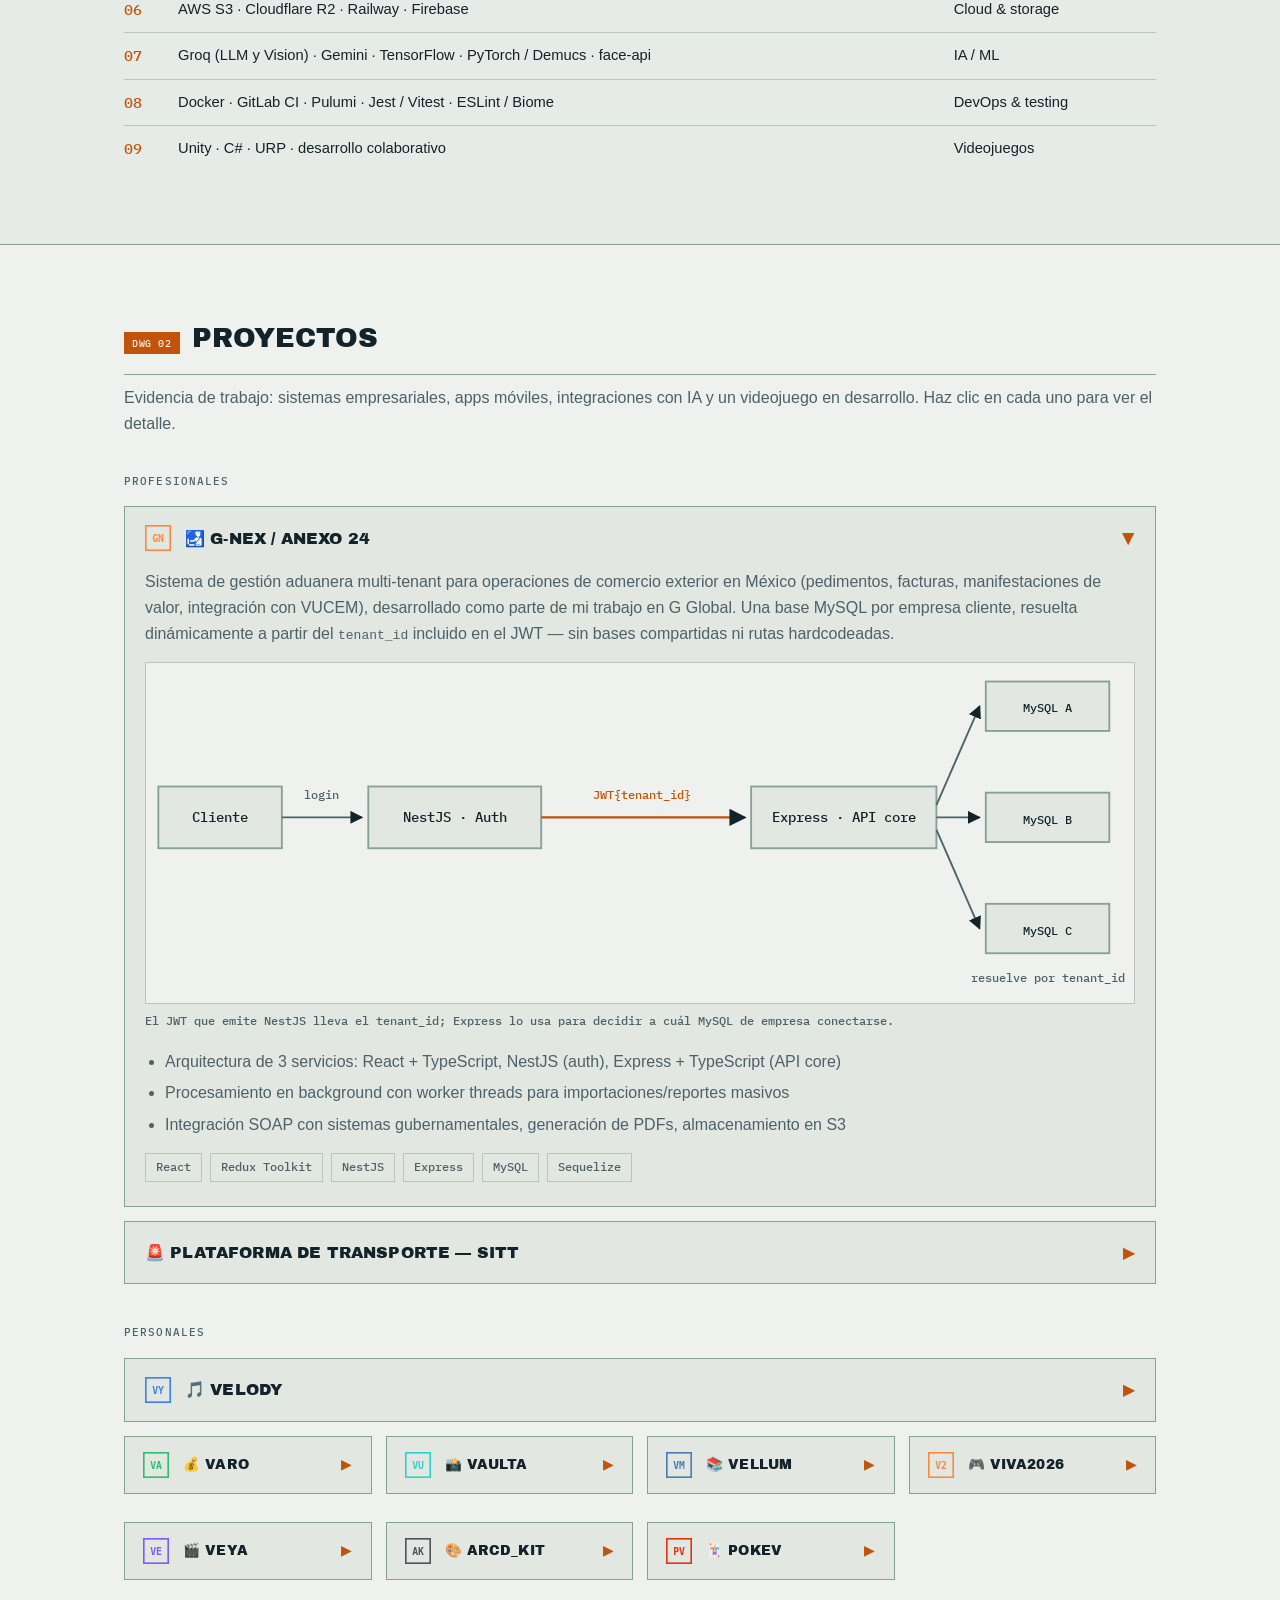
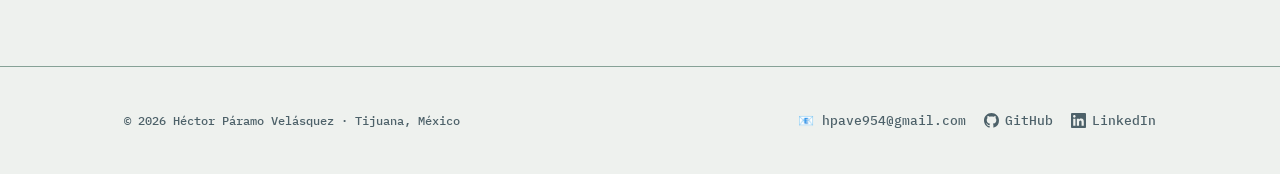
==== commit 3c65ac79: "Add PokeV project details and logo to portfolio" ====
--- a/index.html
+++ b/index.html
@@ -41,8 +41,7 @@
     </ul>
     <div class="nav__actions">
       <a class="nav__icon-link" href="https://github.com/Hector0122" target="_blank" rel="noopener noreferrer" aria-label="GitHub" title="GitHub"><svg width="16" height="16" viewBox="0 0 16 16" fill="currentColor" aria-hidden="true"><path d="M8 0C3.58 0 0 3.58 0 8c0 3.54 2.29 6.53 5.47 7.59.4.07.55-.17.55-.38 0-.19-.01-.82-.01-1.49-2.01.37-2.53-.49-2.69-.94-.09-.23-.48-.94-.82-1.13-.28-.15-.68-.52-.01-.53.63-.01 1.08.58 1.23.82.72 1.21 1.87.87 2.33.66.07-.52.28-.87.51-1.07-1.78-.2-3.64-.89-3.64-3.95 0-.87.31-1.59.82-2.15-.08-.2-.36-1.02.08-2.12 0 0 .67-.21 2.2.82.64-.18 1.32-.27 2-.27.68 0 1.36.09 2 .27 1.53-1.04 2.2-.82 2.2-.82.44 1.1.16 1.92.08 2.12.51.56.82 1.27.82 2.15 0 3.07-1.87 3.75-3.65 3.95.29.25.54.73.54 1.48 0 1.07-.01 1.93-.01 2.2 0 .21.15.46.55.38A8.013 8.013 0 0016 8c0-4.42-3.58-8-8-8z"/></svg></a>
-      <!-- TODO: reemplaza "#" con tu URL real de LinkedIn -->
-      <a class="nav__icon-link" href="#" id="nav-linkedin-link" aria-label="LinkedIn" title="LinkedIn"><svg width="16" height="16" viewBox="0 0 24 24" fill="currentColor" aria-hidden="true"><path d="M20.447 20.452h-3.554v-5.569c0-1.328-.027-3.037-1.852-3.037-1.853 0-2.136 1.445-2.136 2.939v5.667H9.351V9h3.414v1.561h.046c.477-.9 1.637-1.85 3.37-1.85 3.601 0 4.267 2.37 4.267 5.455v6.286zM5.337 7.433c-1.144 0-2.063-.926-2.063-2.065 0-1.138.92-2.063 2.063-2.063 1.14 0 2.064.925 2.064 2.063 0 1.139-.925 2.065-2.064 2.065zm1.782 13.019H3.555V9h3.564v11.452zM22.225 0H1.771C.792 0 0 .774 0 1.729v20.542C0 23.227.792 24 1.771 24h20.451C23.2 24 24 23.227 24 22.271V1.729C24 .774 23.2 0 22.222 0h.003z"/></svg></a>
+      <a class="nav__icon-link" href="https://www.linkedin.com/in/hector-paramo-b97743176" target="_blank" rel="noopener noreferrer" id="nav-linkedin-link" aria-label="LinkedIn" title="LinkedIn"><svg width="16" height="16" viewBox="0 0 24 24" fill="currentColor" aria-hidden="true"><path d="M20.447 20.452h-3.554v-5.569c0-1.328-.027-3.037-1.852-3.037-1.853 0-2.136 1.445-2.136 2.939v5.667H9.351V9h3.414v1.561h.046c.477-.9 1.637-1.85 3.37-1.85 3.601 0 4.267 2.37 4.267 5.455v6.286zM5.337 7.433c-1.144 0-2.063-.926-2.063-2.065 0-1.138.92-2.063 2.063-2.063 1.14 0 2.064.925 2.064 2.063 0 1.139-.925 2.065-2.064 2.065zm1.782 13.019H3.555V9h3.564v11.452zM22.225 0H1.771C.792 0 0 .774 0 1.729v20.542C0 23.227.792 24 1.771 24h20.451C23.2 24 24 23.227 24 22.271V1.729C24 .774 23.2 0 22.222 0h.003z"/></svg></a>
       <a class="nav__icon-link" href="/en/" aria-label="English version" title="English version">EN</a>
       <button class="theme-toggle" id="theme-toggle" aria-label="Cambiar tema" title="Cambiar tema">🌙</button>
       <button class="nav__burger" id="nav-burger" aria-label="Abrir menú">☰</button>
@@ -372,6 +371,24 @@
           </div>
           </div>
         </details>
+
+        <details class="proj" name="proyectos">
+          <summary>
+            <img class="proj__logo" src="logo_pokev.svg" alt="">
+            <span class="proj__title">🃏 PokeV</span>
+            <span class="proj__chevron">▶</span>
+          </summary>
+          <div class="proj__body">
+            <div class="proj__body-inner">
+            <p>App móvil personal para llevar el álbum de cartas Pokémon de mi hijo de 6 años y mío: colección con logros por hitos (nunca "cuántas faltan"), una Pokédex propia con solo lo que hemos descubierto, escaneo de cartas por foto con IA y un widget de Android que "voltea" a una nueva carta favorita. Proyecto personal, sin fines comerciales, no afiliado a Nintendo/The Pokémon Company.</p>
+            <div class="badges">
+              <span class="badge">React Native</span><span class="badge">NestJS</span>
+              <span class="badge">Prisma</span><span class="badge">PostgreSQL</span>
+              <span class="badge">Groq Vision</span><span class="badge">PokeAPI</span>
+            </div>
+          </div>
+          </div>
+        </details>
       </div>
     </div>
   </div>
@@ -383,8 +400,7 @@
     <nav class="footer__contact" aria-label="Contacto">
       <a href="#" id="email-contact-link">📧</a>
       <a href="https://github.com/Hector0122" id="github-link" target="_blank" rel="noopener noreferrer"><svg width="15" height="15" viewBox="0 0 16 16" fill="currentColor" aria-hidden="true"><path d="M8 0C3.58 0 0 3.58 0 8c0 3.54 2.29 6.53 5.47 7.59.4.07.55-.17.55-.38 0-.19-.01-.82-.01-1.49-2.01.37-2.53-.49-2.69-.94-.09-.23-.48-.94-.82-1.13-.28-.15-.68-.52-.01-.53.63-.01 1.08.58 1.23.82.72 1.21 1.87.87 2.33.66.07-.52.28-.87.51-1.07-1.78-.2-3.64-.89-3.64-3.95 0-.87.31-1.59.82-2.15-.08-.2-.36-1.02.08-2.12 0 0 .67-.21 2.2.82.64-.18 1.32-.27 2-.27.68 0 1.36.09 2 .27 1.53-1.04 2.2-.82 2.2-.82.44 1.1.16 1.92.08 2.12.51.56.82 1.27.82 2.15 0 3.07-1.87 3.75-3.65 3.95.29.25.54.73.54 1.48 0 1.07-.01 1.93-.01 2.2 0 .21.15.46.55.38A8.013 8.013 0 0016 8c0-4.42-3.58-8-8-8z"/></svg> GitHub</a>
-      <!-- TODO: reemplaza "#" con tu URL real de LinkedIn -->
-      <a href="#" id="linkedin-link"><svg width="15" height="15" viewBox="0 0 24 24" fill="currentColor" aria-hidden="true"><path d="M20.447 20.452h-3.554v-5.569c0-1.328-.027-3.037-1.852-3.037-1.853 0-2.136 1.445-2.136 2.939v5.667H9.351V9h3.414v1.561h.046c.477-.9 1.637-1.85 3.37-1.85 3.601 0 4.267 2.37 4.267 5.455v6.286zM5.337 7.433c-1.144 0-2.063-.926-2.063-2.065 0-1.138.92-2.063 2.063-2.063 1.14 0 2.064.925 2.064 2.063 0 1.139-.925 2.065-2.064 2.065zm1.782 13.019H3.555V9h3.564v11.452zM22.225 0H1.771C.792 0 0 .774 0 1.729v20.542C0 23.227.792 24 1.771 24h20.451C23.2 24 24 23.227 24 22.271V1.729C24 .774 23.2 0 22.222 0h.003z"/></svg> LinkedIn</a>
+      <a href="https://www.linkedin.com/in/hector-paramo-b97743176" target="_blank" rel="noopener noreferrer" id="linkedin-link"><svg width="15" height="15" viewBox="0 0 24 24" fill="currentColor" aria-hidden="true"><path d="M20.447 20.452h-3.554v-5.569c0-1.328-.027-3.037-1.852-3.037-1.853 0-2.136 1.445-2.136 2.939v5.667H9.351V9h3.414v1.561h.046c.477-.9 1.637-1.85 3.37-1.85 3.601 0 4.267 2.37 4.267 5.455v6.286zM5.337 7.433c-1.144 0-2.063-.926-2.063-2.065 0-1.138.92-2.063 2.063-2.063 1.14 0 2.064.925 2.064 2.063 0 1.139-.925 2.065-2.064 2.065zm1.782 13.019H3.555V9h3.564v11.452zM22.225 0H1.771C.792 0 0 .774 0 1.729v20.542C0 23.227.792 24 1.771 24h20.451C23.2 24 24 23.227 24 22.271V1.729C24 .774 23.2 0 22.222 0h.003z"/></svg> LinkedIn</a>
       <noscript>Activa JavaScript para ver mi email.</noscript>
     </nav>
   </div>
